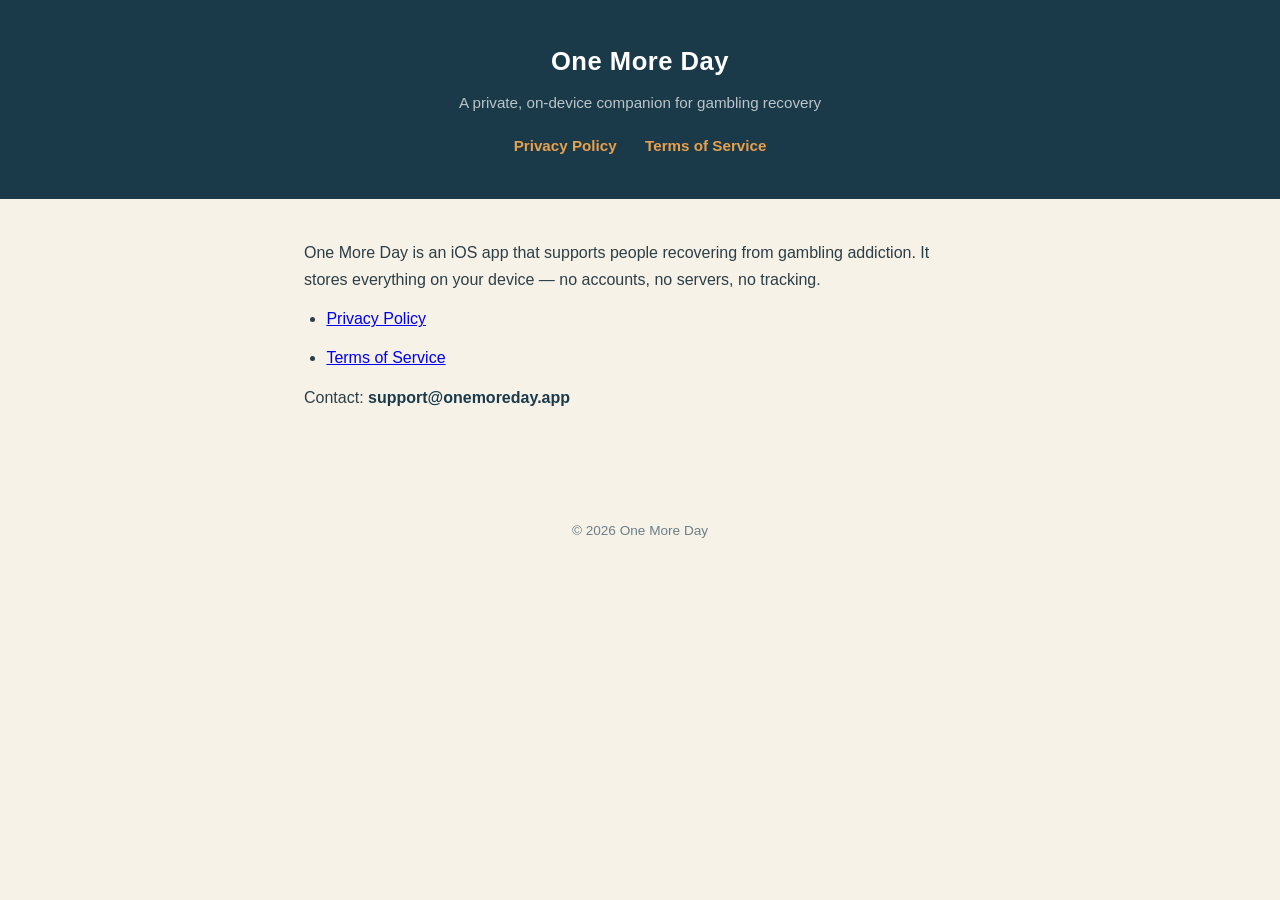
==== index.html @ 8e11aac3 "Add files via upload" ====
<!DOCTYPE html>
<html lang="en">
<head>
<meta charset="utf-8">
<meta name="viewport" content="width=device-width, initial-scale=1">
<title>One More Day — Legal</title>
<link rel="stylesheet" href="style.css">
</head>
<body>
<header>
  <h1>One More Day</h1>
  <p>A private, on-device companion for gambling recovery</p>
  <nav>
    <a href="privacy.html">Privacy Policy</a>
    <a href="terms.html">Terms of Service</a>
  </nav>
</header>
<main>
  <p>One More Day is an iOS app that supports people recovering from gambling addiction. It stores everything on your device — no accounts, no servers, no tracking.</p>
  <ul>
    <li><a href="privacy.html">Privacy Policy</a></li>
    <li><a href="terms.html">Terms of Service</a></li>
  </ul>
  <p>Contact: <strong>support@onemoreday.app</strong></p>
</main>
<footer>© 2026 One More Day</footer>
</body>
</html>
---- style.css ----
:root {
  --teal: #1a3a4a;
  --teal-soft: #2a5568;
  --amber: #e8a04c;
  --cream: #f7f2e8;
  --text: #2c3e46;
  --muted: #6b7f88;
}
* { box-sizing: border-box; margin: 0; padding: 0; }
body {
  font-family: -apple-system, BlinkMacSystemFont, "Segoe UI", Roboto, Helvetica, Arial, sans-serif;
  color: var(--text);
  background: var(--cream);
  line-height: 1.7;
}
header {
  background: var(--teal);
  color: #fff;
  padding: 2.5rem 1.5rem;
  text-align: center;
}
header h1 { font-size: 1.6rem; font-weight: 800; letter-spacing: 0.5px; }
header p { color: rgba(255,255,255,0.7); margin-top: 0.4rem; font-size: 0.95rem; }
nav { margin-top: 1rem; }
nav a {
  color: var(--amber);
  text-decoration: none;
  font-weight: 600;
  margin: 0 0.75rem;
  font-size: 0.95rem;
}
nav a:hover { text-decoration: underline; }
main {
  max-width: 720px;
  margin: 0 auto;
  padding: 2.5rem 1.5rem 4rem;
}
main h2 { color: var(--teal); font-size: 1.25rem; margin: 2rem 0 0.75rem; }
main p, main li { margin-bottom: 0.75rem; }
main ul { padding-left: 1.4rem; }
main table { border-collapse: collapse; width: 100%; margin: 1rem 0; font-size: 0.95rem; }
main th, main td { border: 1px solid #d8d0c0; padding: 0.6rem 0.8rem; text-align: left; vertical-align: top; }
main th { background: #efe8d8; color: var(--teal); }
.updated { color: var(--muted); font-size: 0.9rem; margin-bottom: 1.5rem; }
.note {
  background: #efe8d8;
  border-left: 4px solid var(--amber);
  padding: 1rem 1.2rem;
  border-radius: 6px;
  margin: 1.5rem 0;
  font-size: 0.95rem;
}
footer {
  text-align: center;
  color: var(--muted);
  font-size: 0.85rem;
  padding: 2rem 1.5rem 3rem;
}
footer a { color: var(--teal-soft); }
strong { color: var(--teal); }
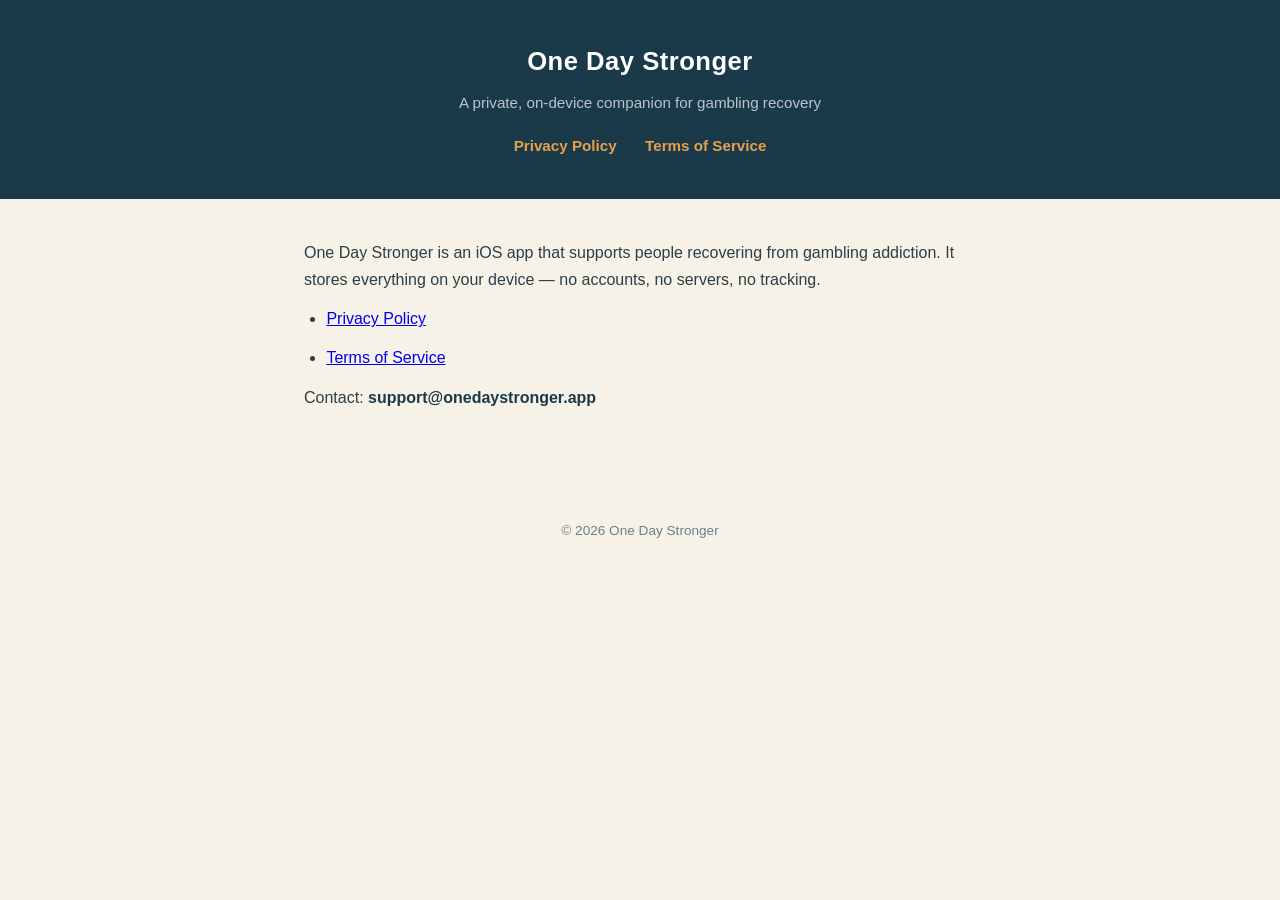
==== commit f12e3f4a: "Update index.html" ====
--- a/index.html
+++ b/index.html
@@ -3,12 +3,12 @@
 <head>
 <meta charset="utf-8">
 <meta name="viewport" content="width=device-width, initial-scale=1">
-<title>One More Day — Legal</title>
+<title>One Day Stronger — Legal</title>
 <link rel="stylesheet" href="style.css">
 </head>
 <body>
 <header>
-  <h1>One More Day</h1>
+  <h1>One Day Stronger</h1>
   <p>A private, on-device companion for gambling recovery</p>
   <nav>
     <a href="privacy.html">Privacy Policy</a>
@@ -16,13 +16,13 @@
   </nav>
 </header>
 <main>
-  <p>One More Day is an iOS app that supports people recovering from gambling addiction. It stores everything on your device — no accounts, no servers, no tracking.</p>
+  <p>One Day Stronger is an iOS app that supports people recovering from gambling addiction. It stores everything on your device — no accounts, no servers, no tracking.</p>
   <ul>
     <li><a href="privacy.html">Privacy Policy</a></li>
     <li><a href="terms.html">Terms of Service</a></li>
   </ul>
-  <p>Contact: <strong>support@onemoreday.app</strong></p>
+  <p>Contact: <strong>support@onedaystronger.app</strong></p>
 </main>
-<footer>© 2026 One More Day</footer>
+<footer>© 2026 One Day Stronger</footer>
 </body>
 </html>
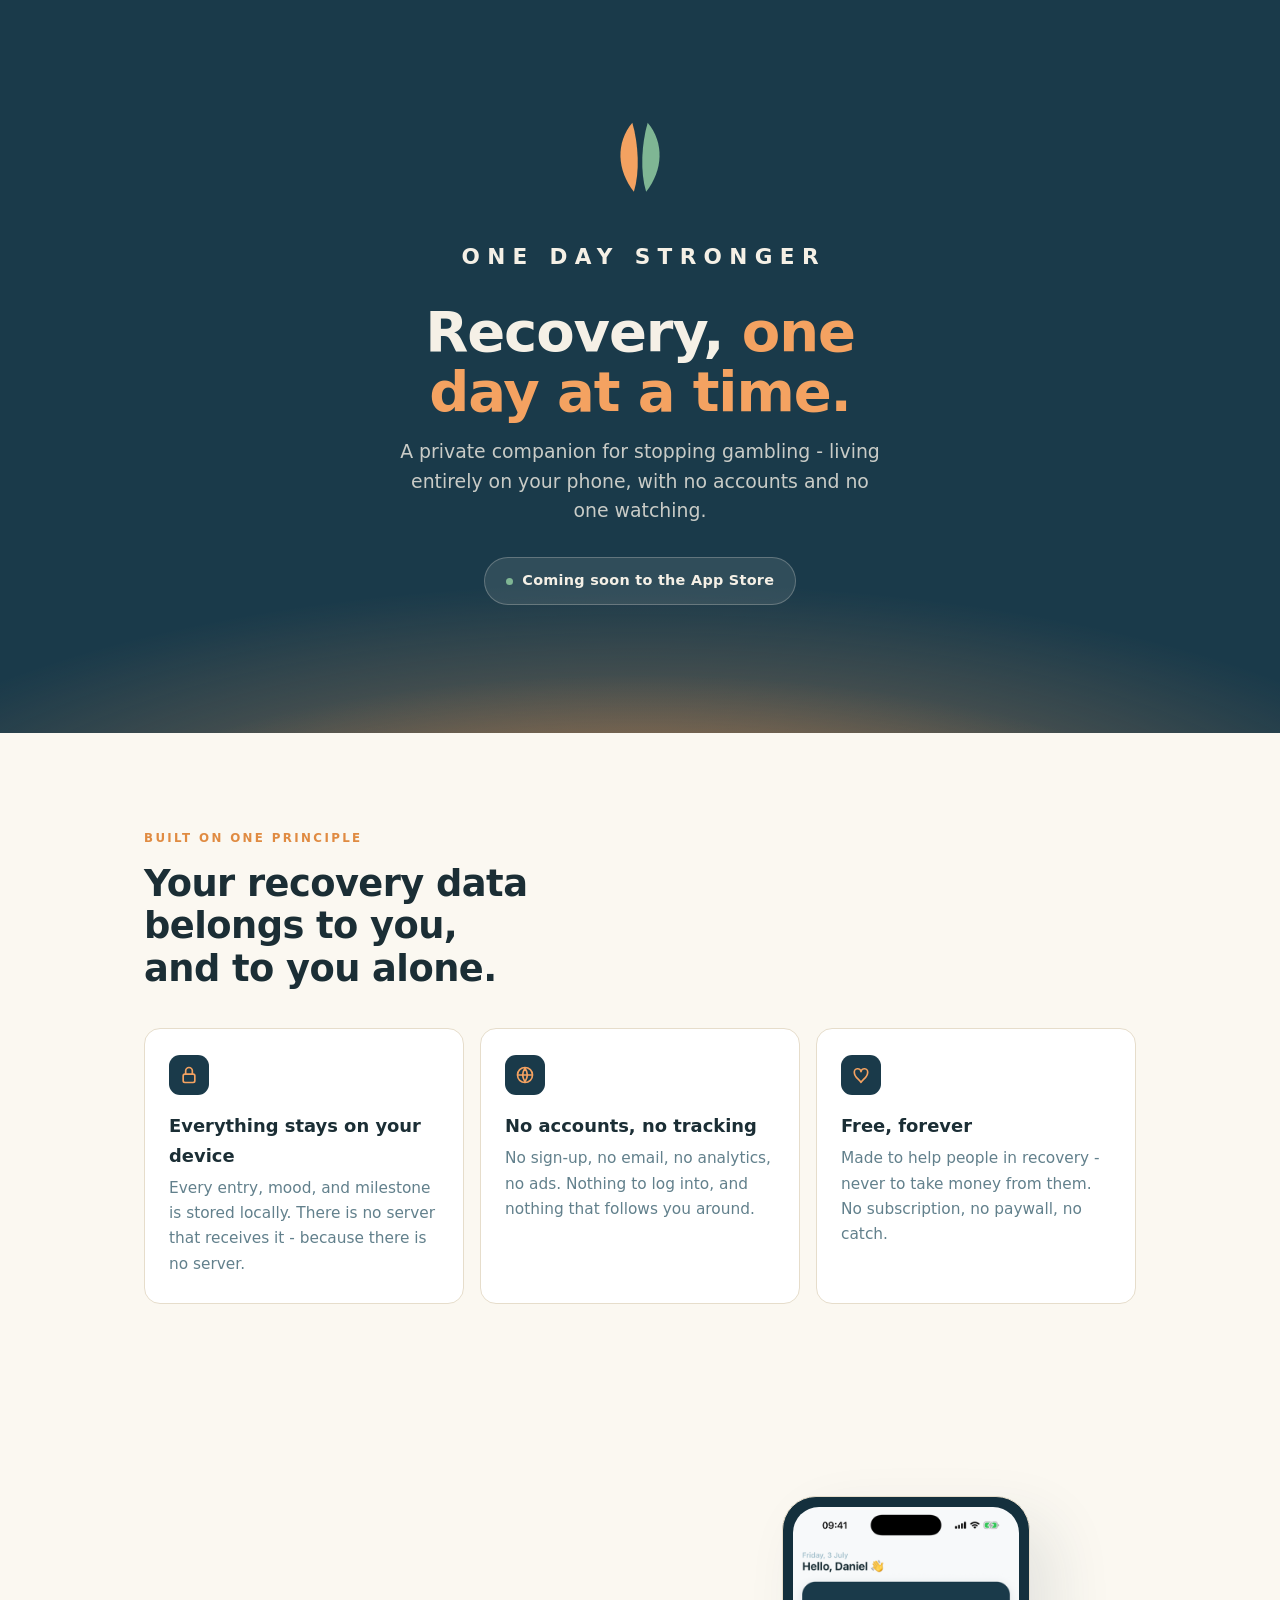
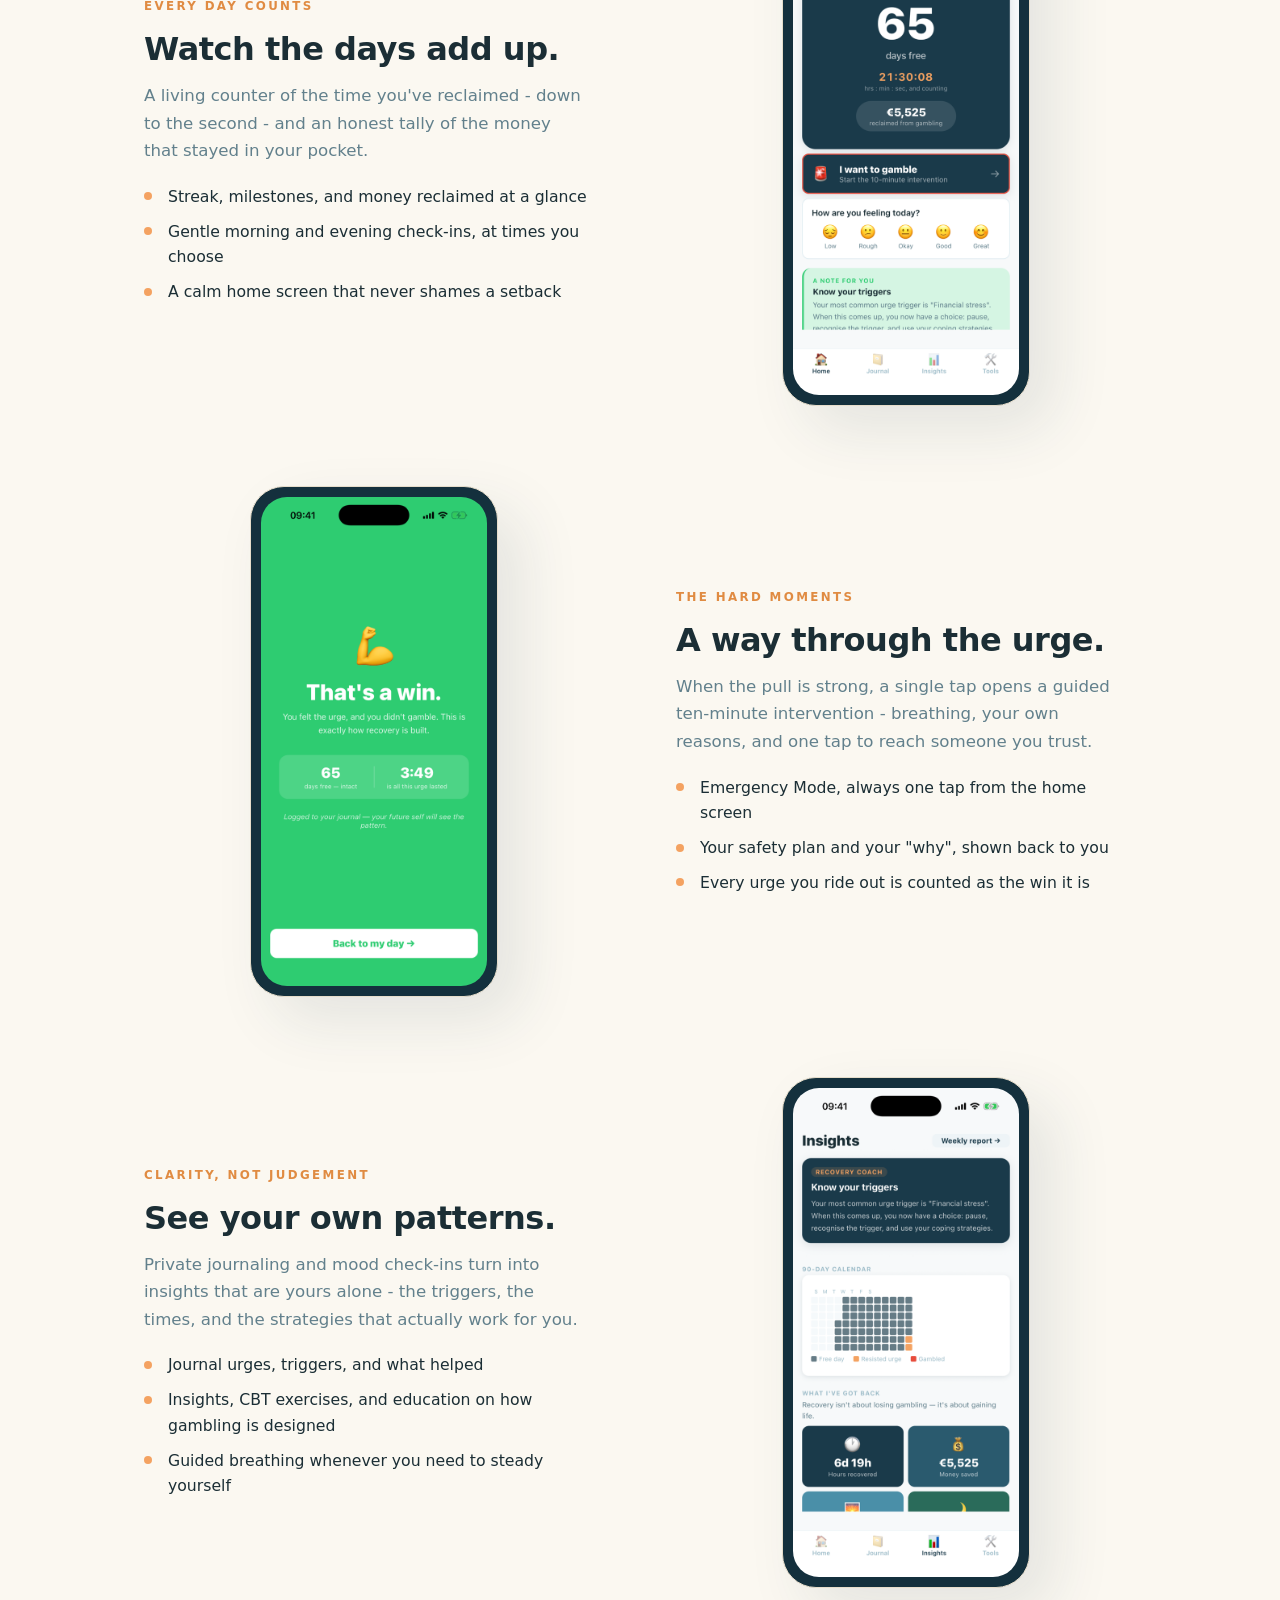
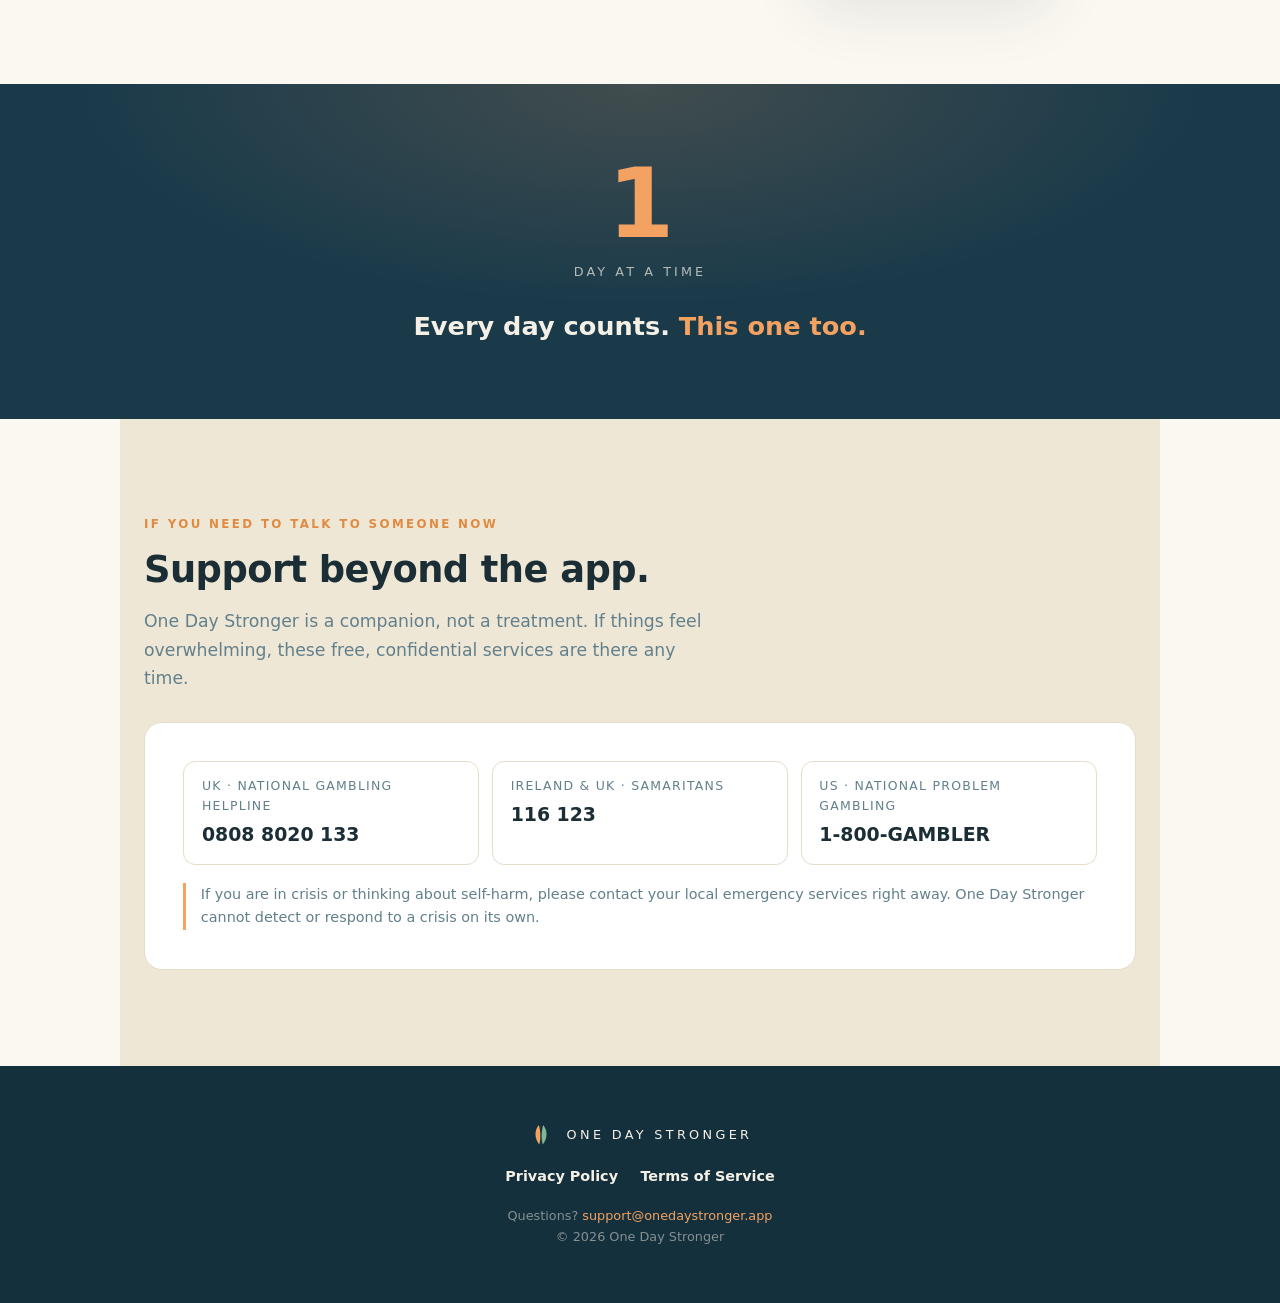
==== commit c5a621dc: "Redesign site: brand landing page + refreshed identity - New landing page: hero with reduced leaf ma" ====
--- a/index.html
+++ b/index.html
@@ -3,26 +3,139 @@
 <head>
 <meta charset="utf-8">
 <meta name="viewport" content="width=device-width, initial-scale=1">
-<title>One Day Stronger — Legal</title>
+<title>One Day Stronger - a private companion for gambling recovery</title>
+<meta name="description" content="A private, on-device iOS app for recovery from gambling. No accounts, no tracking, free forever. Everything stays on your phone.">
 <link rel="stylesheet" href="style.css">
 </head>
-<body>
-<header>
-  <h1>One Day Stronger</h1>
-  <p>A private, on-device companion for gambling recovery</p>
+<body class="landing">
+
+<!-- HERO -->
+<header class="hero">
+  <svg class="mark" width="92" height="92" viewBox="0 0 120 120" aria-hidden="true">
+    <path d="M52 104 C 30 76, 28 40, 50 14 C 58 42, 60 78, 52 104 Z" fill="#F4A261"/>
+    <path d="M68 104 C 60 78, 62 42, 70 14 C 92 40, 90 76, 68 104 Z" fill="#7FB694"/>
+  </svg>
+  <div class="wm">One Day Stronger</div>
+  <h1>Recovery, <em>one day at a time.</em></h1>
+  <p class="sub">A private companion for stopping gambling - living entirely on your phone, with no accounts and no one watching.</p>
+  <!-- Replace with the App Store badge/link once the app is live -->
+  <span class="cta"><span class="dot"></span>Coming soon to the App&nbsp;Store</span>
+</header>
+
+<!-- PROMISE -->
+<section class="section">
+  <div class="eyebrow">Built on one principle</div>
+  <h2>Your recovery data belongs to you, and to you alone.</h2>
+  <div class="promise">
+    <div class="pcard">
+      <div class="ic">
+        <svg width="20" height="20" viewBox="0 0 24 24" fill="none" stroke="#F4A261" stroke-width="2" stroke-linecap="round" stroke-linejoin="round"><rect x="5" y="11" width="14" height="10" rx="2"/><path d="M8 11V7a4 4 0 0 1 8 0v4"/></svg>
+      </div>
+      <h3>Everything stays on your device</h3>
+      <p>Every entry, mood, and milestone is stored locally. There is no server that receives it - because there is no server.</p>
+    </div>
+    <div class="pcard">
+      <div class="ic">
+        <svg width="20" height="20" viewBox="0 0 24 24" fill="none" stroke="#F4A261" stroke-width="2" stroke-linecap="round" stroke-linejoin="round"><circle cx="12" cy="12" r="9"/><path d="M4 12h16M12 4a14 14 0 0 1 0 16M12 4a14 14 0 0 0 0 16"/></svg>
+      </div>
+      <h3>No accounts, no tracking</h3>
+      <p>No sign-up, no email, no analytics, no ads. Nothing to log into, and nothing that follows you around.</p>
+    </div>
+    <div class="pcard">
+      <div class="ic">
+        <svg width="20" height="20" viewBox="0 0 24 24" fill="none" stroke="#F4A261" stroke-width="2" stroke-linecap="round" stroke-linejoin="round"><path d="M12 21C10 17 4 15 4 9a4 4 0 0 1 8-1 4 4 0 0 1 8 1c0 6-6 8-8 12Z"/></svg>
+      </div>
+      <h3>Free, forever</h3>
+      <p>Made to help people in recovery - never to take money from them. No subscription, no paywall, no catch.</p>
+    </div>
+  </div>
+</section>
+
+<!-- FEATURES -->
+<section class="section">
+  <div class="feature">
+    <div class="fcopy">
+      <div class="eyebrow">Every day counts</div>
+      <h2>Watch the days add up.</h2>
+      <p>A living counter of the time you've reclaimed - down to the second - and an honest tally of the money that stayed in your pocket.</p>
+      <ul>
+        <li>Streak, milestones, and money reclaimed at a glance</li>
+        <li>Gentle morning and evening check-ins, at times you choose</li>
+        <li>A calm home screen that never shames a setback</li>
+      </ul>
+    </div>
+    <div class="fshot"><div class="phone"><img src="img/01_01_home_dashboard.png" alt="One Day Stronger home screen showing days free and money reclaimed" loading="lazy"></div></div>
+  </div>
+
+  <div class="feature flip">
+    <div class="fcopy">
+      <div class="eyebrow">The hard moments</div>
+      <h2>A way through the urge.</h2>
+      <p>When the pull is strong, a single tap opens a guided ten-minute intervention - breathing, your own reasons, and one tap to reach someone you trust.</p>
+      <ul>
+        <li>Emergency Mode, always one tap from the home screen</li>
+        <li>Your safety plan and your "why", shown back to you</li>
+        <li>Every urge you ride out is counted as the win it is</li>
+      </ul>
+    </div>
+    <div class="fshot"><div class="phone"><img src="img/02_04_thats_a_win.png" alt="A screen celebrating an urge resisted as a win" loading="lazy"></div></div>
+  </div>
+
+  <div class="feature">
+    <div class="fcopy">
+      <div class="eyebrow">Clarity, not judgement</div>
+      <h2>See your own patterns.</h2>
+      <p>Private journaling and mood check-ins turn into insights that are yours alone - the triggers, the times, and the strategies that actually work for you.</p>
+      <ul>
+        <li>Journal urges, triggers, and what helped</li>
+        <li>Insights, CBT exercises, and education on how gambling is designed</li>
+        <li>Guided breathing whenever you need to steady yourself</li>
+      </ul>
+    </div>
+    <div class="fshot"><div class="phone"><img src="img/05_05_insights.png" alt="An insights screen showing recovery patterns" loading="lazy"></div></div>
+  </div>
+</section>
+
+<!-- COUNTER MOTIF -->
+<section class="counter">
+  <div class="inner">
+    <div class="big">1</div>
+    <div class="lbl">Day at a time</div>
+    <p class="say">Every day counts. <em>This one too.</em></p>
+  </div>
+</section>
+
+<!-- SUPPORT -->
+<section class="section support">
+  <div class="eyebrow">If you need to talk to someone now</div>
+  <h2>Support beyond the app.</h2>
+  <p class="lede">One Day Stronger is a companion, not a treatment. If things feel overwhelming, these free, confidential services are there any time.</p>
+  <div class="support-card">
+    <div class="help-row">
+      <div class="help"><div class="name">UK · National Gambling Helpline</div><div class="num">0808 8020 133</div></div>
+      <div class="help"><div class="name">Ireland &amp; UK · Samaritans</div><div class="num">116 123</div></div>
+      <div class="help"><div class="name">US · National Problem Gambling</div><div class="num">1-800-GAMBLER</div></div>
+    </div>
+    <p class="disclaimer">If you are in crisis or thinking about self-harm, please contact your local emergency services right away. One Day Stronger cannot detect or respond to a crisis on its own.</p>
+  </div>
+</section>
+
+<!-- FOOTER -->
+<footer class="site-footer">
+  <div class="fmark">
+    <svg class="mark" width="26" height="26" viewBox="0 0 120 120" aria-hidden="true">
+      <path d="M52 104 C 30 76, 28 40, 50 14 C 58 42, 60 78, 52 104 Z" fill="#F4A261"/>
+      <path d="M68 104 C 60 78, 62 42, 70 14 C 92 40, 90 76, 68 104 Z" fill="#7FB694"/>
+    </svg>
+    <span class="fwm">One Day Stronger</span>
+  </div>
   <nav>
     <a href="privacy.html">Privacy Policy</a>
     <a href="terms.html">Terms of Service</a>
   </nav>
-</header>
-<main>
-  <p>One Day Stronger is an iOS app that supports people recovering from gambling addiction. It stores everything on your device — no accounts, no servers, no tracking.</p>
-  <ul>
-    <li><a href="privacy.html">Privacy Policy</a></li>
-    <li><a href="terms.html">Terms of Service</a></li>
-  </ul>
-  <p>Contact: <strong>support@onedaystronger.app</strong></p>
-</main>
-<footer>© 2026 One Day Stronger</footer>
+  <p class="fine">Questions? <a class="mail" href="mailto:support@onedaystronger.app">support@onedaystronger.app</a></p>
+  <p class="fine">© 2026 One Day Stronger</p>
+</footer>
+
 </body>
 </html>
--- a/style.css
+++ b/style.css
@@ -1,60 +1,246 @@
+/* One Day Stronger — brand site
+   Palette + type mirror the app identity. No external fonts or assets:
+   the app promises nothing leaves your device, so the site phones nobody home. */
+
 :root {
-  --teal: #1a3a4a;
-  --teal-soft: #2a5568;
-  --amber: #e8a04c;
-  --cream: #f7f2e8;
-  --text: #2c3e46;
-  --muted: #6b7f88;
-}
+  --teal:      #1a3a4a;
+  --teal-2:    #2a5a6e;
+  --teal-ink:  #14303d;
+  --dawn:      #f4a261;
+  --dawn-deep: #e08b42;
+  --sage:      #7fb694;
+  --sage-deep: #4e9b6f;
+  --brick:     #c75146;
+  --cream:     #f5f0e6;   /* light foreground on teal — never flips */
+  --surface-warm: #efe7d6;/* warm panel bg — flips in dark */
+  --paper:     #fbf8f1;
+  --card:      #ffffff;
+  --ink:       #1b2e35;
+  --muted:     #62808c;
+  --line:      #e6ddcb;
+  --canvas:    var(--paper);
+  --shadow:    24px 24px 60px rgba(26,58,74,.10);
+
+  --display: "Avenir Next","Avenir","Segoe UI",system-ui,-apple-system,sans-serif;
+  --body: system-ui,-apple-system,"Segoe UI",Roboto,Helvetica,Arial,sans-serif;
+}
+
+@media (prefers-color-scheme: dark) {
+  :root {
+    --teal:      #0f2029;
+    --teal-2:    #1c3d4b;
+    --teal-ink:  #0b1a22;
+    --surface-warm: #13252f;
+    --paper:     #0b141a;
+    --card:      #12242d;
+    --ink:       #e8f1f4;
+    --muted:     #7d9aa6;
+    --line:      #1f3a46;
+    --canvas:    #0b141a;
+    --shadow:    24px 24px 60px rgba(0,0,0,.35);
+  }
+}
+
 * { box-sizing: border-box; margin: 0; padding: 0; }
+
+html { scroll-behavior: smooth; }
+@media (prefers-reduced-motion: reduce) { html { scroll-behavior: auto; } }
+
 body {
-  font-family: -apple-system, BlinkMacSystemFont, "Segoe UI", Roboto, Helvetica, Arial, sans-serif;
-  color: var(--text);
-  background: var(--cream);
-  line-height: 1.7;
-}
-header {
+  font-family: var(--body);
+  color: var(--ink);
+  background: var(--canvas);
+  line-height: 1.65;
+  -webkit-font-smoothing: antialiased;
+}
+
+.mark { display: block; flex: none; }
+
+/* ---- shared brand bar (legal pages) ---- */
+.brandbar {
   background: var(--teal);
   color: #fff;
-  padding: 2.5rem 1.5rem;
+  padding: 1.4rem 1.5rem;
+  display: flex;
+  align-items: center;
+  justify-content: center;
+  gap: .7rem;
+}
+.brandbar a.home { display: flex; align-items: center; gap: .7rem; text-decoration: none; color: #fff; }
+.brandbar .wm {
+  font-family: var(--display);
+  font-weight: 600;
+  text-transform: uppercase;
+  letter-spacing: .26em;
+  font-size: .92rem;
+  text-indent: .26em;
+  color: var(--cream);
+}
+.brandbar nav { margin-left: auto; display: flex; gap: 1.3rem; }
+.brandbar nav a {
+  color: rgba(245,240,230,.75); text-decoration: none; font-size: .82rem;
+  font-weight: 600; letter-spacing: .02em;
+}
+.brandbar nav a:hover { color: var(--dawn); }
+@media (max-width: 620px) {
+  .brandbar { flex-wrap: wrap; gap: .8rem; }
+  .brandbar nav { margin-left: 0; width: 100%; justify-content: center; }
+}
+
+/* =================== LANDING =================== */
+
+/* hero */
+.hero {
+  position: relative;
+  background: var(--teal);
+  color: var(--cream);
   text-align: center;
-}
-header h1 { font-size: 1.6rem; font-weight: 800; letter-spacing: 0.5px; }
-header p { color: rgba(255,255,255,0.7); margin-top: 0.4rem; font-size: 0.95rem; }
-nav { margin-top: 1rem; }
-nav a {
-  color: var(--amber);
-  text-decoration: none;
-  font-weight: 600;
-  margin: 0 0.75rem;
-  font-size: 0.95rem;
-}
-nav a:hover { text-decoration: underline; }
-main {
-  max-width: 720px;
-  margin: 0 auto;
-  padding: 2.5rem 1.5rem 4rem;
-}
-main h2 { color: var(--teal); font-size: 1.25rem; margin: 2rem 0 0.75rem; }
-main p, main li { margin-bottom: 0.75rem; }
-main ul { padding-left: 1.4rem; }
-main table { border-collapse: collapse; width: 100%; margin: 1rem 0; font-size: 0.95rem; }
-main th, main td { border: 1px solid #d8d0c0; padding: 0.6rem 0.8rem; text-align: left; vertical-align: top; }
-main th { background: #efe8d8; color: var(--teal); }
-.updated { color: var(--muted); font-size: 0.9rem; margin-bottom: 1.5rem; }
-.note {
-  background: #efe8d8;
-  border-left: 4px solid var(--amber);
-  padding: 1rem 1.2rem;
-  border-radius: 6px;
-  margin: 1.5rem 0;
-  font-size: 0.95rem;
-}
-footer {
-  text-align: center;
-  color: var(--muted);
-  font-size: 0.85rem;
-  padding: 2rem 1.5rem 3rem;
-}
-footer a { color: var(--teal-soft); }
-strong { color: var(--teal); }
+  padding: clamp(4rem,10vw,7rem) 1.5rem clamp(4.5rem,11vw,8rem);
+  overflow: hidden;
+  isolation: isolate;
+}
+.hero::before { /* dawn glow at the horizon */
+  content: ""; position: absolute; inset: 0; z-index: -1;
+  background:
+    radial-gradient(120% 70% at 50% 118%, rgba(244,162,97,.55) 0%, rgba(244,162,97,0) 55%),
+    radial-gradient(90% 60% at 50% 128%, rgba(224,139,66,.8) 0%, rgba(224,139,66,0) 60%);
+}
+.hero .mark { margin: 0 auto clamp(1.5rem,3vw,2.2rem); }
+.hero .wm {
+  font-family: var(--display);
+  font-weight: 600; text-transform: uppercase;
+  letter-spacing: .34em; text-indent: .34em;
+  font-size: clamp(1rem,3.4vw,1.35rem);
+  color: var(--cream); margin-bottom: 1.7rem;
+}
+.hero h1 {
+  font-family: var(--display);
+  font-weight: 600; letter-spacing: -.02em; text-wrap: balance;
+  font-size: clamp(2.1rem,6vw,3.5rem); line-height: 1.08;
+  max-width: 16ch; margin: 0 auto .9rem;
+}
+.hero h1 em { font-style: normal; color: var(--dawn); }
+.hero p.sub {
+  color: rgba(245,240,230,.8); font-size: clamp(1rem,2.4vw,1.18rem);
+  max-width: 40ch; margin: 0 auto 2rem; line-height: 1.55;
+}
+.cta {
+  display: inline-flex; align-items: center; gap: .6rem;
+  background: rgba(245,240,230,.1); border: 1px solid rgba(245,240,230,.25);
+  color: var(--cream); padding: .7rem 1.3rem; border-radius: 999px;
+  font-size: .9rem; font-weight: 600; letter-spacing: .02em;
+}
+.cta .dot { width: 7px; height: 7px; border-radius: 50%; background: var(--sage); flex: none; }
+
+/* section scaffolding */
+.section { max-width: 1040px; margin: 0 auto; padding: clamp(3.5rem,8vw,6rem) 1.5rem; }
+.eyebrow {
+  font-family: var(--display); text-transform: uppercase; letter-spacing: .2em;
+  font-size: .74rem; font-weight: 700; color: var(--dawn-deep); margin-bottom: .9rem;
+}
+@media (prefers-color-scheme: dark) { .eyebrow { color: var(--dawn); } }
+.section h2 {
+  font-family: var(--display); font-weight: 600; letter-spacing: -.015em;
+  font-size: clamp(1.6rem,4vw,2.3rem); color: var(--ink); line-height: 1.15;
+  text-wrap: balance; max-width: 20ch;
+}
+.section > .lede { color: var(--muted); font-size: 1.08rem; max-width: 52ch; margin-top: 1rem; }
+
+/* promise trio */
+.promise { display: grid; grid-template-columns: repeat(3,1fr); gap: 1rem; margin-top: 2.4rem; }
+@media (max-width: 760px) { .promise { grid-template-columns: 1fr; } }
+.pcard {
+  background: var(--card); border: 1px solid var(--line); border-radius: 16px;
+  padding: 1.6rem 1.5rem;
+}
+.pcard .ic {
+  width: 40px; height: 40px; border-radius: 11px; display: grid; place-items: center;
+  background: var(--teal); margin-bottom: 1rem;
+}
+.pcard h3 { font-family: var(--display); font-size: 1.12rem; font-weight: 600; color: var(--ink); margin-bottom: .35rem; }
+.pcard p { color: var(--muted); font-size: .96rem; }
+
+/* feature rows with screenshots */
+.feature { display: grid; grid-template-columns: 1fr 1fr; gap: clamp(2rem,6vw,4.5rem); align-items: center; }
+.feature + .feature { margin-top: clamp(3rem,7vw,5rem); }
+.feature.flip .fcopy { order: 2; }
+@media (max-width: 820px) {
+  .feature, .feature.flip { grid-template-columns: 1fr; }
+  .feature.flip .fcopy { order: 0; }
+  .fshot { order: -1; }
+}
+.fcopy h2 { font-family: var(--display); font-weight: 600; font-size: clamp(1.5rem,3.6vw,2rem); letter-spacing: -.015em; color: var(--ink); line-height: 1.15; text-wrap: balance; }
+.fcopy p { color: var(--muted); font-size: 1.04rem; margin-top: .9rem; max-width: 42ch; }
+.fcopy ul { list-style: none; margin-top: 1.2rem; display: flex; flex-direction: column; gap: .55rem; }
+.fcopy li { position: relative; padding-left: 1.5rem; color: var(--ink); font-size: .98rem; }
+.fcopy li::before { content: ""; position: absolute; left: 0; top: .55em; width: 8px; height: 8px; border-radius: 50%; background: var(--dawn); }
+
+.fshot { display: flex; justify-content: center; }
+.phone {
+  width: 248px; max-width: 72vw; border-radius: 34px; padding: 10px;
+  background: var(--teal-ink); border: 1px solid var(--line);
+  box-shadow: var(--shadow);
+}
+.phone img { width: 100%; display: block; border-radius: 26px; }
+
+/* counter motif band */
+.counter {
+  background: var(--teal); color: var(--cream); text-align: center;
+  padding: clamp(3rem,7vw,4.5rem) 1.5rem; position: relative; overflow: hidden;
+}
+.counter::before {
+  content: ""; position: absolute; inset: 0; z-index: 0;
+  background: radial-gradient(80% 120% at 50% 0%, rgba(244,162,97,.18) 0%, rgba(244,162,97,0) 55%);
+}
+.counter .inner { position: relative; z-index: 1; }
+.counter .big {
+  font-family: var(--display); font-weight: 700; font-size: clamp(3.5rem,12vw,6rem);
+  color: var(--dawn); line-height: 1; font-variant-numeric: tabular-nums; letter-spacing: -.02em;
+}
+.counter .lbl { text-transform: uppercase; letter-spacing: .24em; font-size: .8rem; color: rgba(245,240,230,.7); margin-top: .6rem; }
+.counter .say { font-family: var(--display); font-size: clamp(1.2rem,3vw,1.6rem); font-weight: 600; margin-top: 1.4rem; }
+.counter .say em { font-style: normal; color: var(--dawn); }
+
+/* support / crisis */
+.support { background: var(--surface-warm); }
+.support-card {
+  background: var(--card); border: 1px solid var(--line); border-radius: 18px;
+  padding: clamp(1.6rem,4vw,2.4rem); margin-top: 1.8rem; display: grid; gap: 1.1rem;
+}
+.help-row { display: flex; flex-wrap: wrap; gap: .8rem; }
+.help {
+  border: 1px solid var(--line); border-radius: 12px; padding: .85rem 1.1rem; flex: 1 1 200px;
+}
+.help .name { font-size: .78rem; text-transform: uppercase; letter-spacing: .1em; color: var(--muted); }
+.help .num { font-family: var(--display); font-weight: 600; font-size: 1.18rem; color: var(--ink); margin-top: .15rem; font-variant-numeric: tabular-nums; }
+.support .disclaimer { color: var(--muted); font-size: .9rem; border-left: 3px solid var(--dawn); padding-left: .9rem; }
+
+/* footer */
+.site-footer {
+  background: var(--teal-ink); color: rgba(245,240,230,.7);
+  padding: clamp(2.5rem,6vw,3.5rem) 1.5rem; text-align: center;
+}
+.site-footer .fmark { display: flex; align-items: center; justify-content: center; gap: .6rem; margin-bottom: 1.1rem; }
+.site-footer .fwm { font-family: var(--display); text-transform: uppercase; letter-spacing: .26em; font-size: .8rem; color: var(--cream); text-indent: .26em; }
+.site-footer nav { display: flex; gap: 1.4rem; justify-content: center; flex-wrap: wrap; margin-bottom: 1rem; }
+.site-footer nav a { color: var(--cream); text-decoration: none; font-size: .9rem; font-weight: 600; }
+.site-footer nav a:hover { color: var(--dawn); }
+.site-footer .fine { font-size: .8rem; color: rgba(245,240,230,.5); }
+.site-footer a.mail { color: var(--dawn); text-decoration: none; }
+
+/* =================== LEGAL CONTENT =================== */
+main.doc { max-width: 720px; margin: 0 auto; padding: clamp(2.5rem,6vw,3.5rem) 1.5rem 4rem; }
+main.doc h1.title { font-family: var(--display); font-weight: 700; font-size: 1.7rem; color: var(--ink); margin-bottom: .3rem; letter-spacing: -.01em; }
+main.doc h2 { font-family: var(--display); color: var(--teal-2); font-size: 1.2rem; font-weight: 600; margin: 2rem 0 .7rem; }
+@media (prefers-color-scheme: dark) { main.doc h2 { color: var(--sage); } }
+main.doc p, main.doc li { margin-bottom: .7rem; }
+main.doc ul { padding-left: 1.4rem; }
+main.doc table { border-collapse: collapse; width: 100%; margin: 1rem 0; font-size: .94rem; }
+main.doc th, main.doc td { border: 1px solid var(--line); padding: .6rem .8rem; text-align: left; vertical-align: top; }
+main.doc th { background: var(--surface-warm); color: var(--teal-2); }
+.updated { color: var(--muted); font-size: .9rem; margin-bottom: 1.4rem; }
+.note { background: var(--surface-warm); border-left: 4px solid var(--dawn); padding: 1rem 1.2rem; border-radius: 8px; margin: 1.6rem 0; font-size: .94rem; }
+main.doc strong { color: var(--ink); }
+@media (prefers-color-scheme: dark) { main.doc th { background: var(--teal-ink); } }
+
+:focus-visible { outline: 2px solid var(--dawn); outline-offset: 3px; border-radius: 4px; }
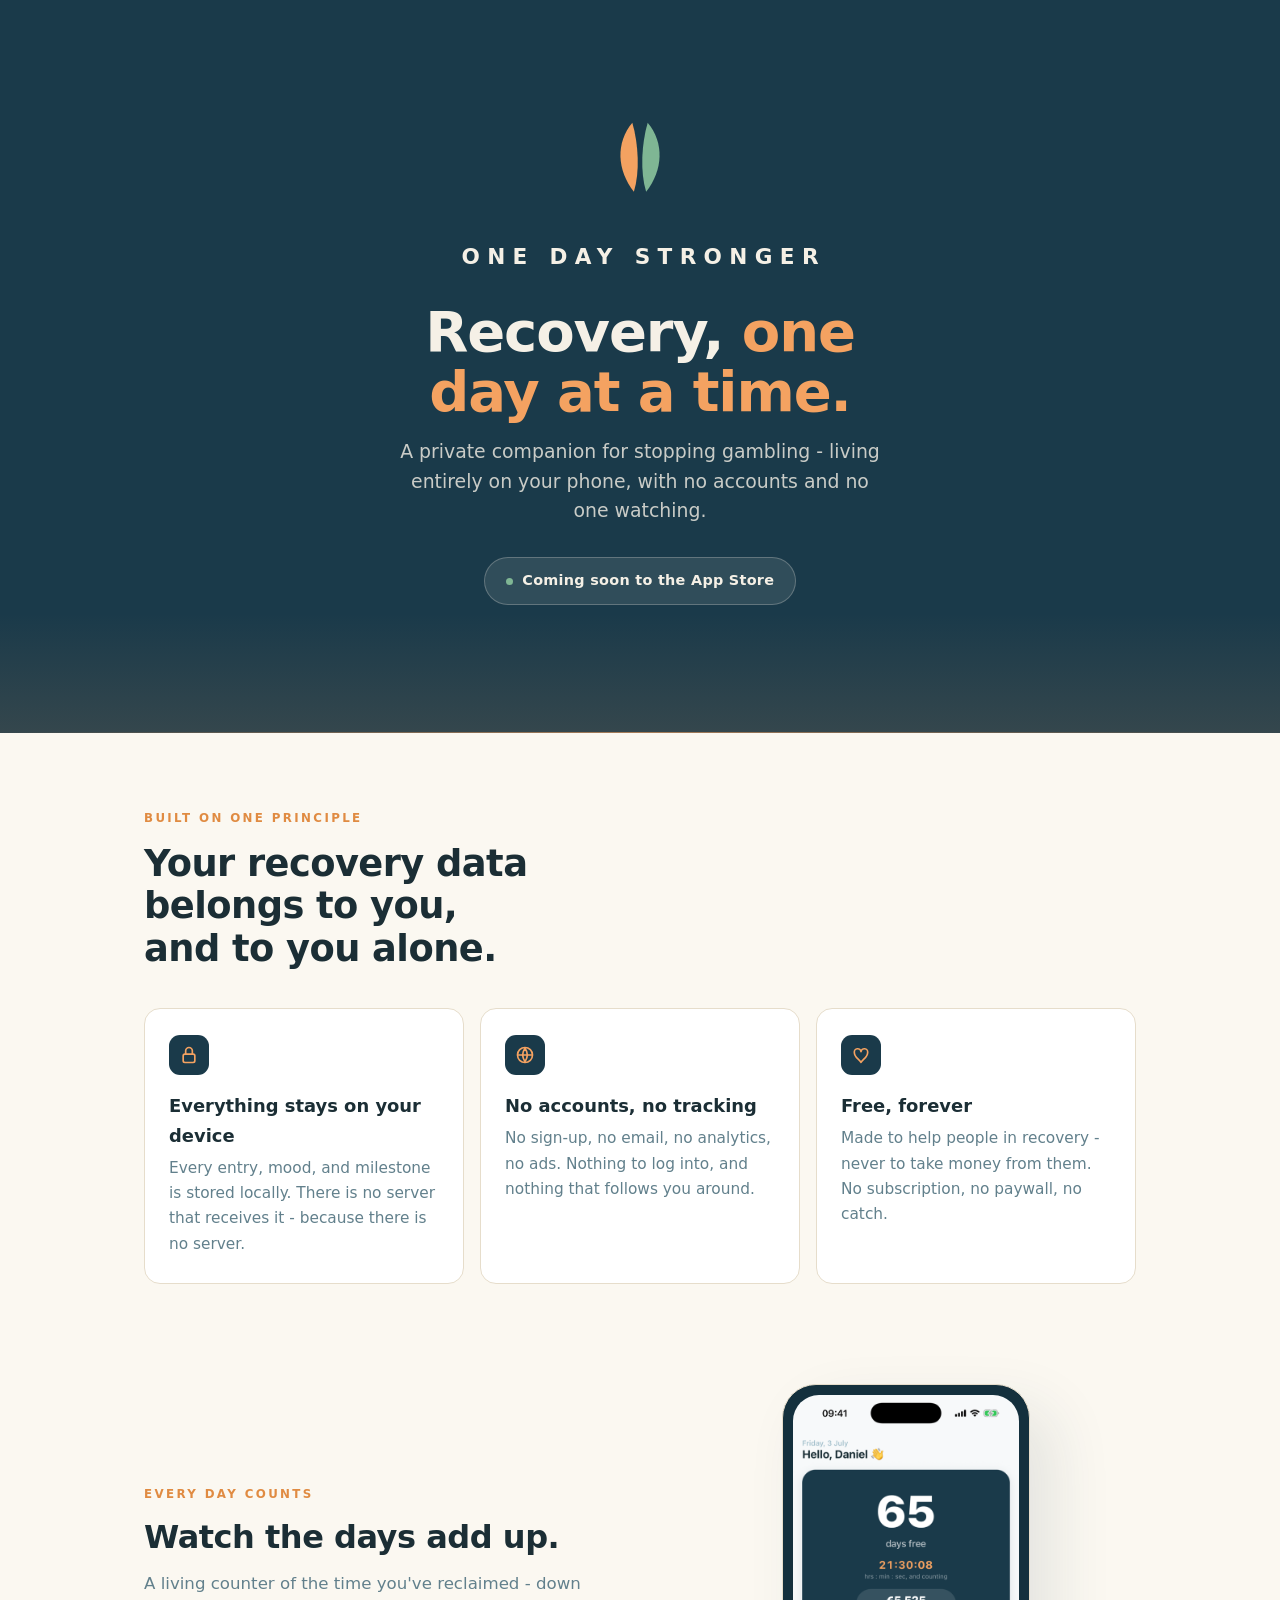
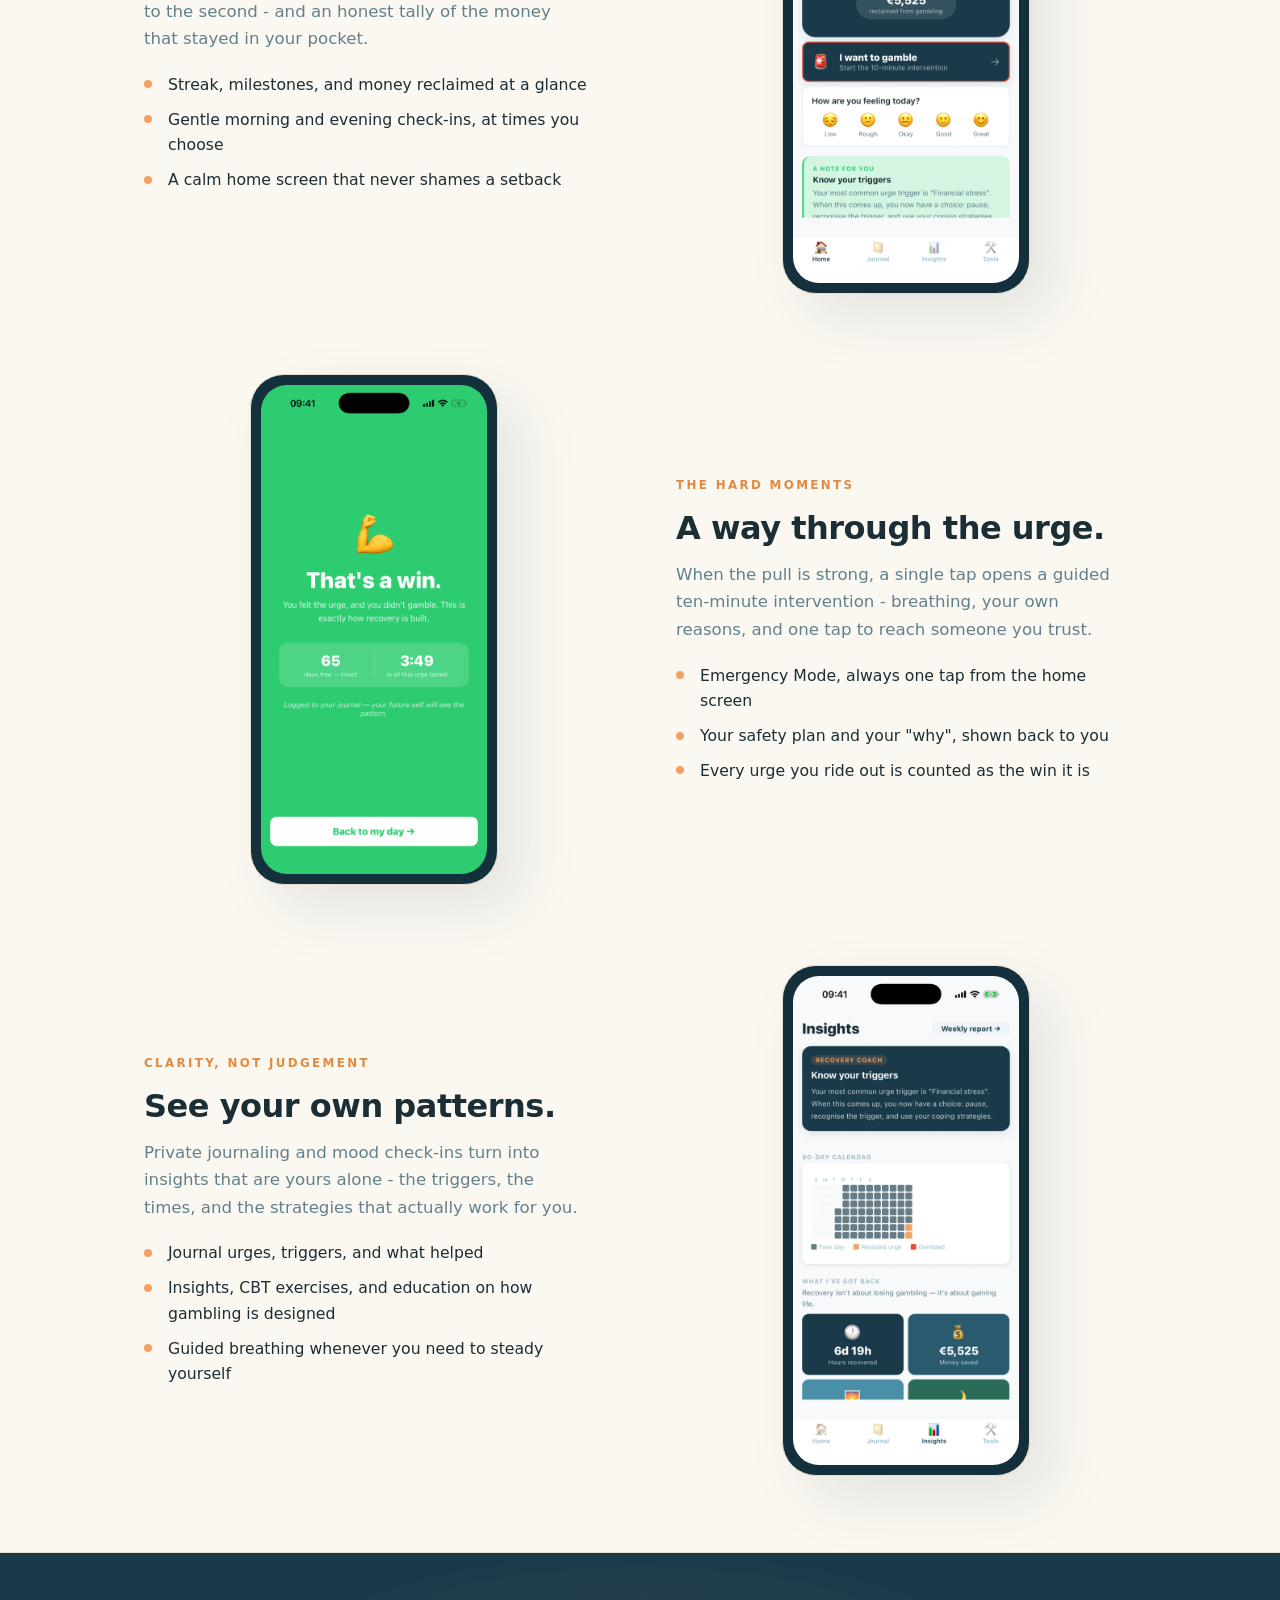
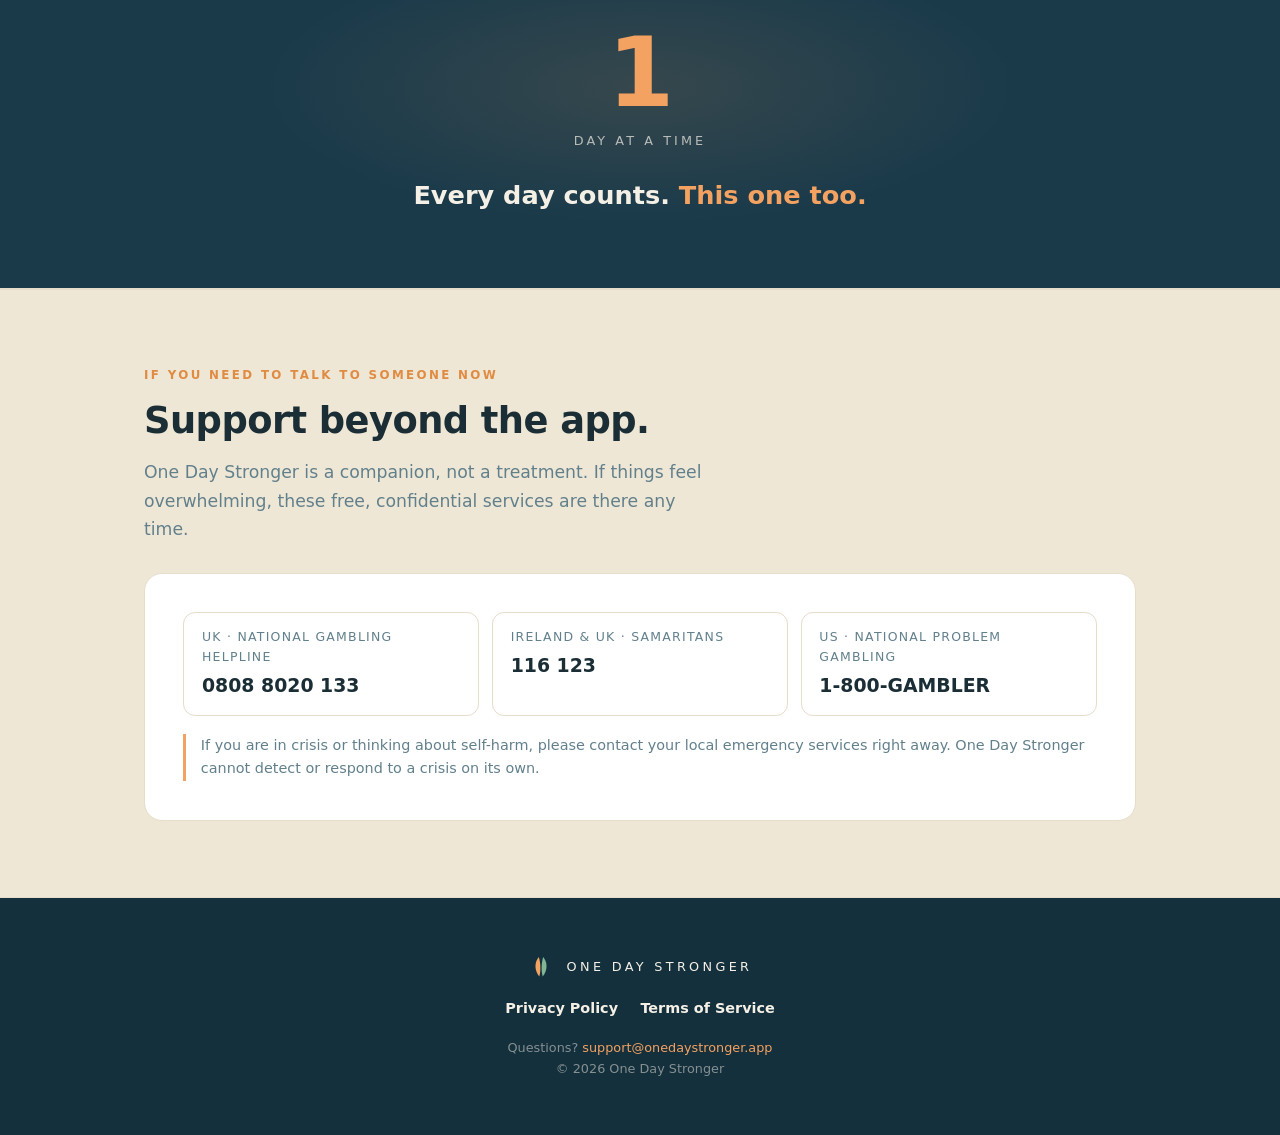
==== commit 6e4af9c4: "Fix design flaws: full-bleed support band, clean horizon, dark contrast - Support section background" ====
--- a/index.html
+++ b/index.html
@@ -52,7 +52,7 @@
 </section>
 
 <!-- FEATURES -->
-<section class="section">
+<section class="section features">
   <div class="feature">
     <div class="fcopy">
       <div class="eyebrow">Every day counts</div>
@@ -106,17 +106,19 @@
 </section>
 
 <!-- SUPPORT -->
-<section class="section support">
-  <div class="eyebrow">If you need to talk to someone now</div>
-  <h2>Support beyond the app.</h2>
-  <p class="lede">One Day Stronger is a companion, not a treatment. If things feel overwhelming, these free, confidential services are there any time.</p>
-  <div class="support-card">
-    <div class="help-row">
-      <div class="help"><div class="name">UK · National Gambling Helpline</div><div class="num">0808 8020 133</div></div>
-      <div class="help"><div class="name">Ireland &amp; UK · Samaritans</div><div class="num">116 123</div></div>
-      <div class="help"><div class="name">US · National Problem Gambling</div><div class="num">1-800-GAMBLER</div></div>
+<section class="band support">
+  <div class="section">
+    <div class="eyebrow">If you need to talk to someone now</div>
+    <h2>Support beyond the app.</h2>
+    <p class="lede">One Day Stronger is a companion, not a treatment. If things feel overwhelming, these free, confidential services are there any time.</p>
+    <div class="support-card">
+      <div class="help-row">
+        <div class="help"><div class="name">UK · National Gambling Helpline</div><div class="num">0808 8020 133</div></div>
+        <div class="help"><div class="name">Ireland &amp; UK · Samaritans</div><div class="num">116 123</div></div>
+        <div class="help"><div class="name">US · National Problem Gambling</div><div class="num">1-800-GAMBLER</div></div>
+      </div>
+      <p class="disclaimer">If you are in crisis or thinking about self-harm, please contact your local emergency services right away. One Day Stronger cannot detect or respond to a crisis on its own.</p>
     </div>
-    <p class="disclaimer">If you are in crisis or thinking about self-harm, please contact your local emergency services right away. One Day Stronger cannot detect or respond to a crisis on its own.</p>
   </div>
 </section>
 
--- a/style.css
+++ b/style.css
@@ -27,7 +27,7 @@
 
 @media (prefers-color-scheme: dark) {
   :root {
-    --teal:      #0f2029;
+    --teal:      #14303d; /* lifted above the canvas so bands read as bands */
     --teal-2:    #1c3d4b;
     --teal-ink:  #0b1a22;
     --surface-warm: #13252f;
@@ -99,11 +99,13 @@
   overflow: hidden;
   isolation: isolate;
 }
-.hero::before { /* dawn glow at the horizon */
-  content: ""; position: absolute; inset: 0; z-index: -1;
-  background:
-    radial-gradient(120% 70% at 50% 118%, rgba(244,162,97,.55) 0%, rgba(244,162,97,0) 55%),
-    radial-gradient(90% 60% at 50% 128%, rgba(224,139,66,.8) 0%, rgba(224,139,66,0) 60%);
+.hero::before { /* quiet dawn rise at the base — tight, not foggy */
+  content: ""; position: absolute; left: 0; right: 0; bottom: 0; height: 120px; z-index: -1;
+  background: linear-gradient(180deg, rgba(244,162,97,0) 0%, rgba(244,162,97,.12) 100%);
+}
+.hero::after { /* crisp horizon line */
+  content: ""; position: absolute; left: 0; right: 0; bottom: 0; height: 1px;
+  background: linear-gradient(90deg, rgba(244,162,97,0), rgba(244,162,97,.6) 50%, rgba(244,162,97,0));
 }
 .hero .mark { margin: 0 auto clamp(1.5rem,3vw,2.2rem); }
 .hero .wm {
@@ -133,7 +135,8 @@
 .cta .dot { width: 7px; height: 7px; border-radius: 50%; background: var(--sage); flex: none; }
 
 /* section scaffolding */
-.section { max-width: 1040px; margin: 0 auto; padding: clamp(3.5rem,8vw,6rem) 1.5rem; }
+.section { max-width: 1040px; margin: 0 auto; padding: clamp(3rem,6.5vw,4.75rem) 1.5rem; }
+.section.features { padding-top: clamp(.5rem,2vw,1.5rem); }
 .eyebrow {
   font-family: var(--display); text-transform: uppercase; letter-spacing: .2em;
   font-size: .74rem; font-weight: 700; color: var(--dawn-deep); margin-bottom: .9rem;
@@ -156,6 +159,9 @@
 .pcard .ic {
   width: 40px; height: 40px; border-radius: 11px; display: grid; place-items: center;
   background: var(--teal); margin-bottom: 1rem;
+}
+@media (prefers-color-scheme: dark) {
+  .pcard .ic { background: var(--teal-2); border: 1px solid var(--line); }
 }
 .pcard h3 { font-family: var(--display); font-size: 1.12rem; font-weight: 600; color: var(--ink); margin-bottom: .35rem; }
 .pcard p { color: var(--muted); font-size: .96rem; }
@@ -187,10 +193,11 @@
 .counter {
   background: var(--teal); color: var(--cream); text-align: center;
   padding: clamp(3rem,7vw,4.5rem) 1.5rem; position: relative; overflow: hidden;
+  border-top: 1px solid var(--line); border-bottom: 1px solid var(--line);
 }
 .counter::before {
   content: ""; position: absolute; inset: 0; z-index: 0;
-  background: radial-gradient(80% 120% at 50% 0%, rgba(244,162,97,.18) 0%, rgba(244,162,97,0) 55%);
+  background: radial-gradient(42% 58% at 50% 40%, rgba(244,162,97,.13) 0%, rgba(244,162,97,0) 70%);
 }
 .counter .inner { position: relative; z-index: 1; }
 .counter .big {
@@ -202,7 +209,12 @@
 .counter .say em { font-style: normal; color: var(--dawn); }
 
 /* support / crisis */
-.support { background: var(--surface-warm); }
+/* full-bleed band wrapper: background spans the viewport, content stays in .section */
+.band.support {
+  background: var(--surface-warm);
+  border-top: 1px solid var(--line);
+  border-bottom: 1px solid var(--line);
+}
 .support-card {
   background: var(--card); border: 1px solid var(--line); border-radius: 18px;
   padding: clamp(1.6rem,4vw,2.4rem); margin-top: 1.8rem; display: grid; gap: 1.1rem;
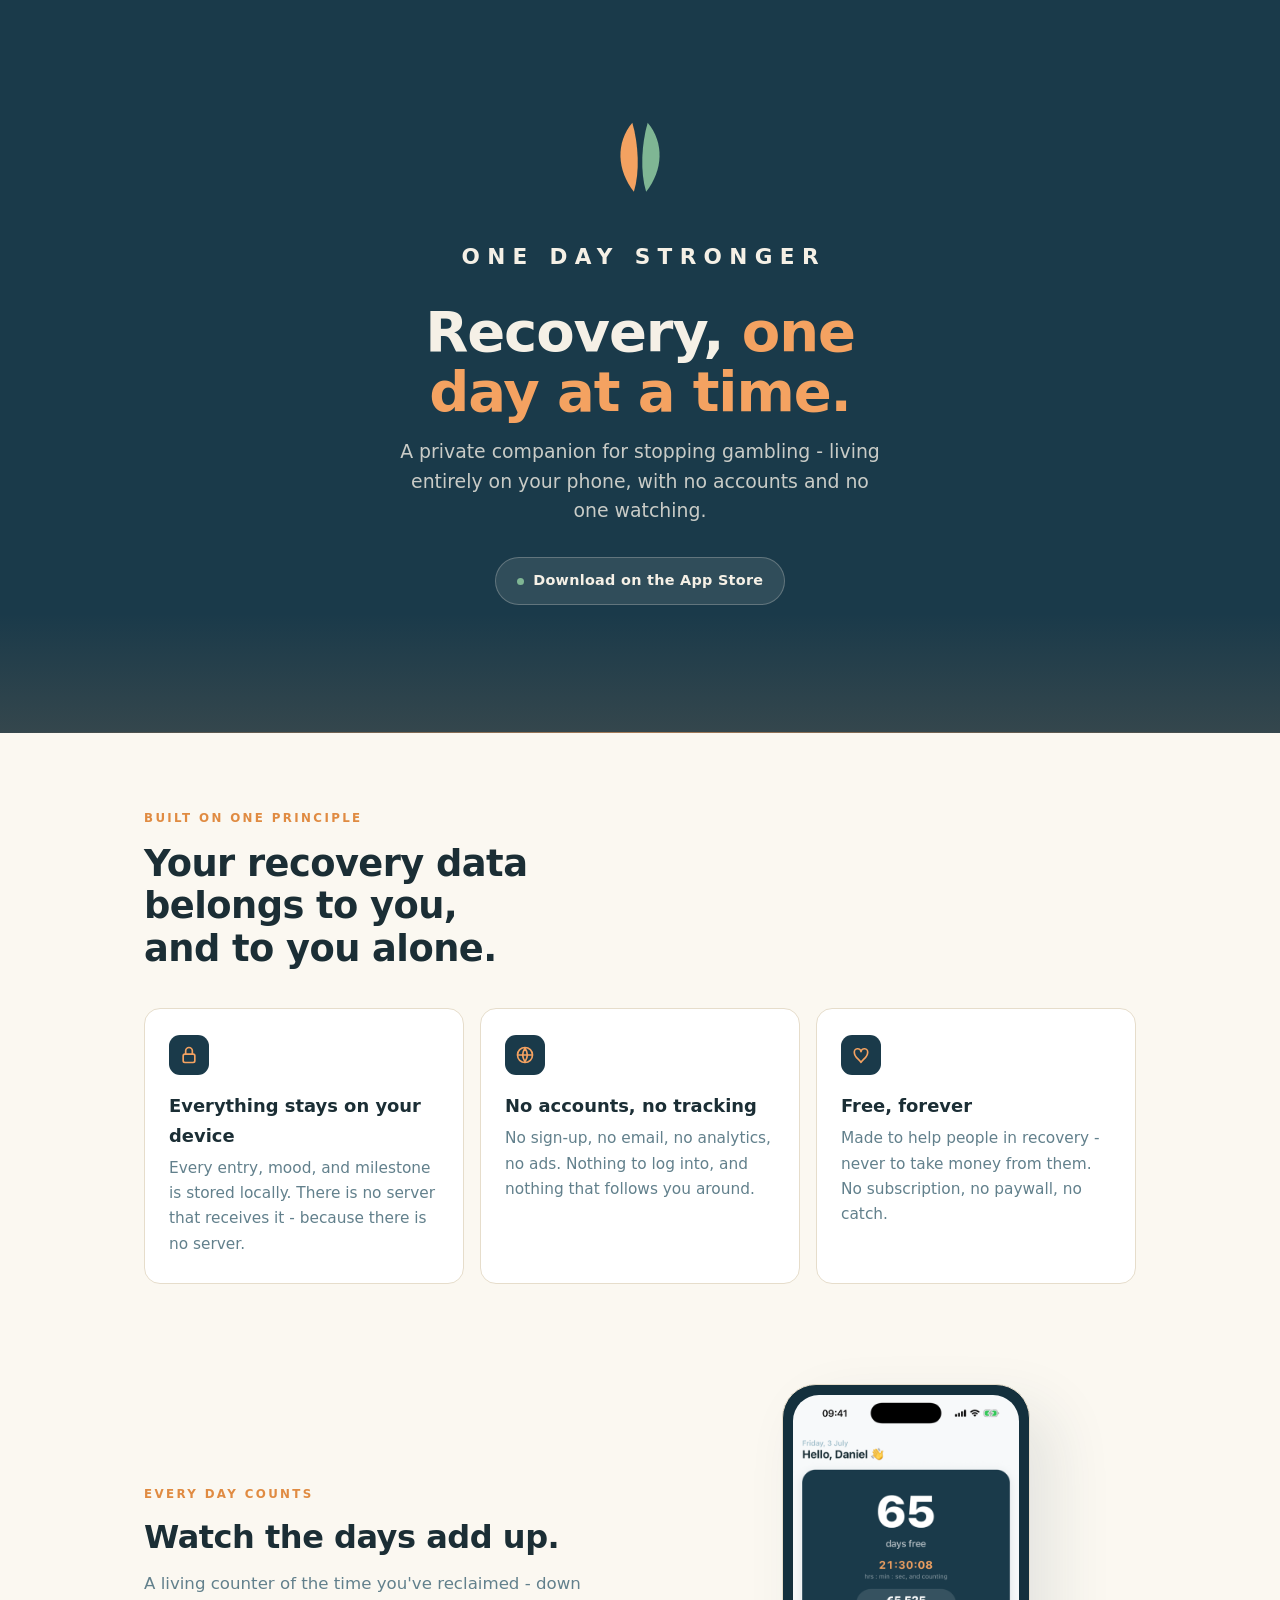
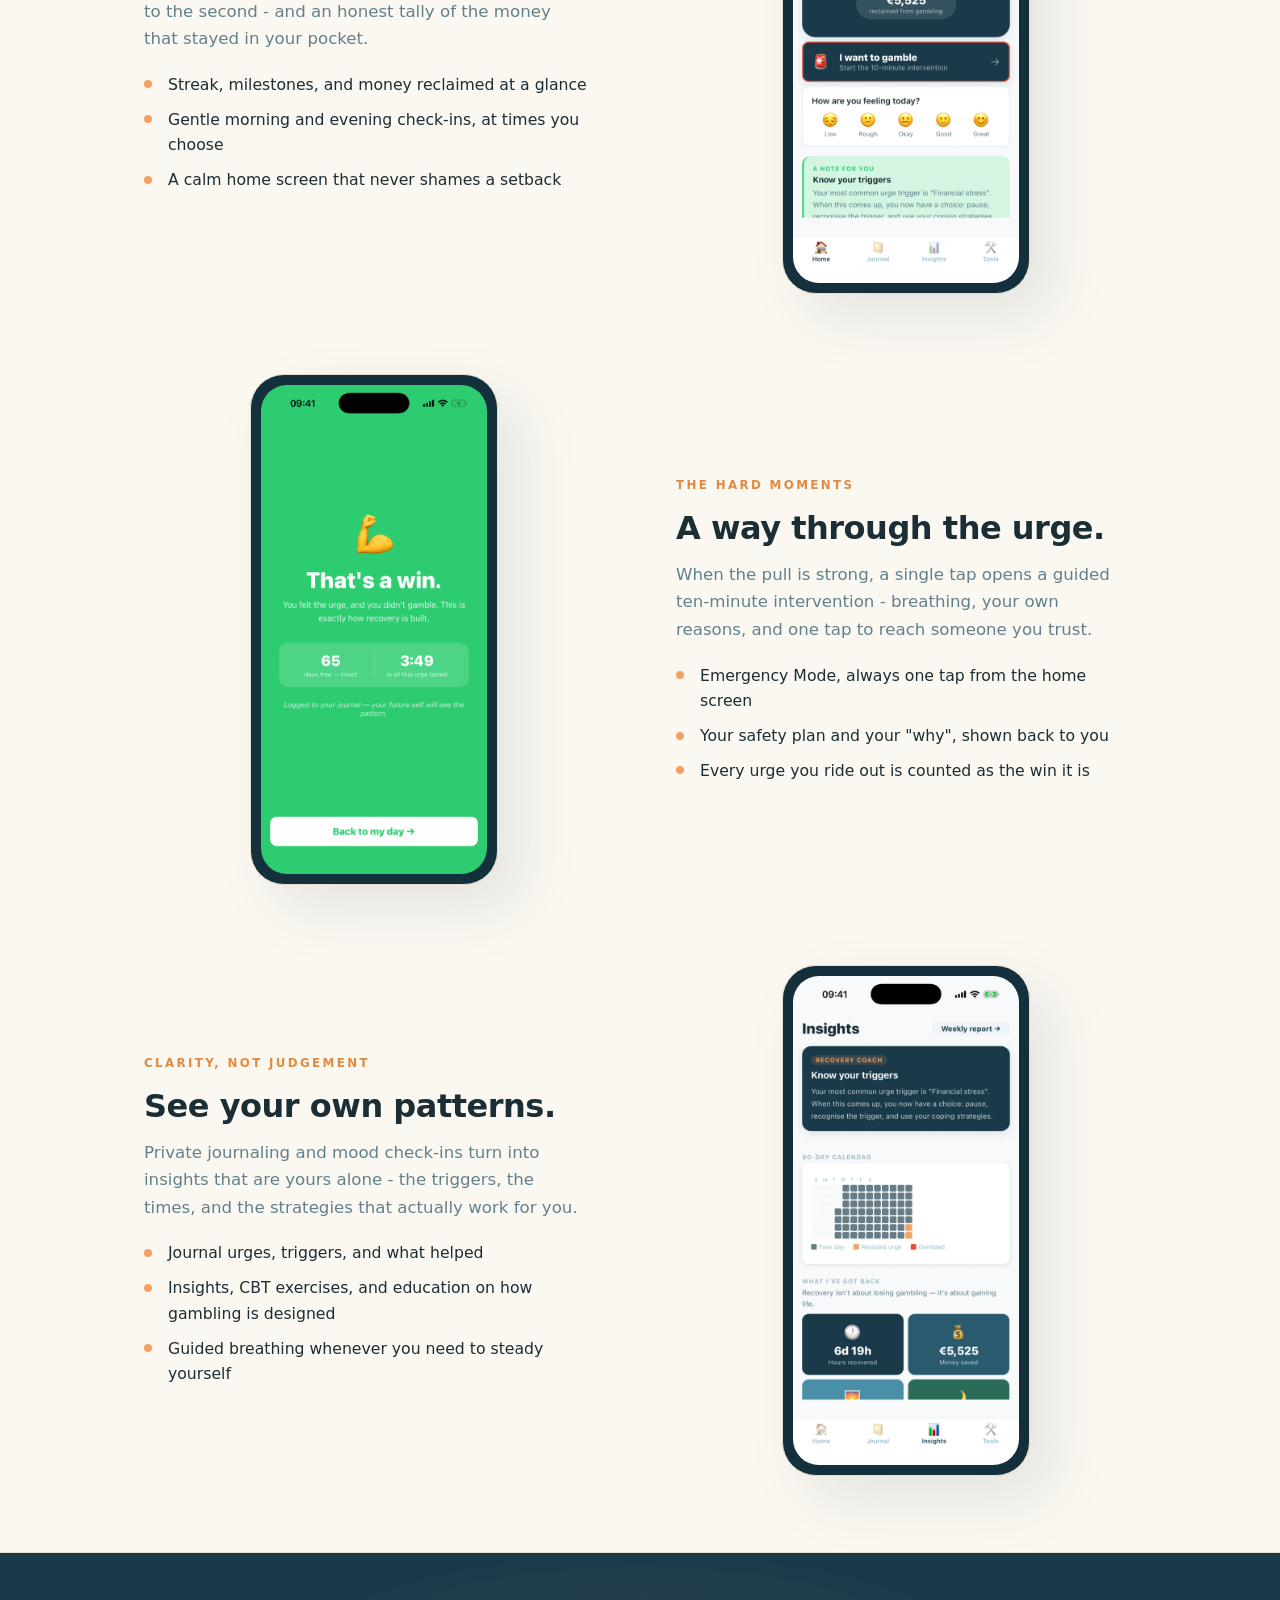
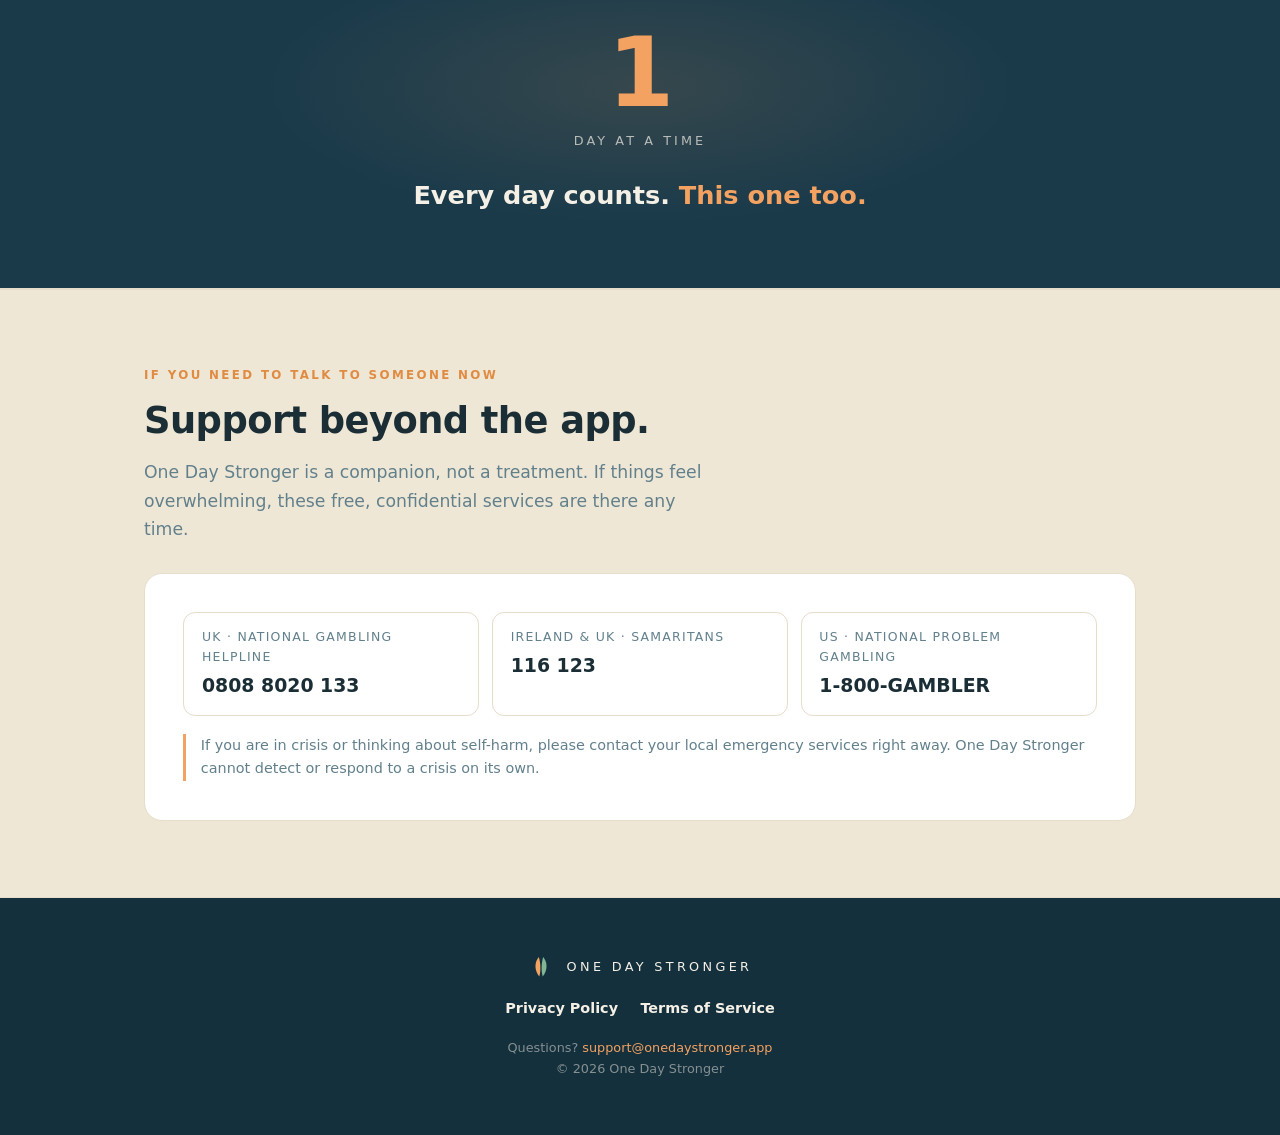
==== commit 856d0a19: "Link the live App Store listing from the hero CTA Co-Authored-By: Claude Opus 4.8 <noreply@anthropic" ====
--- a/index.html
+++ b/index.html
@@ -18,8 +18,7 @@
   <div class="wm">One Day Stronger</div>
   <h1>Recovery, <em>one day at a time.</em></h1>
   <p class="sub">A private companion for stopping gambling - living entirely on your phone, with no accounts and no one watching.</p>
-  <!-- Replace with the App Store badge/link once the app is live -->
-  <span class="cta"><span class="dot"></span>Coming soon to the App&nbsp;Store</span>
+  <a class="cta" href="https://apps.apple.com/app/id6788428609"><span class="dot"></span>Download on the App&nbsp;Store</a>
 </header>
 
 <!-- PROMISE -->
--- a/style.css
+++ b/style.css
@@ -131,7 +131,9 @@
   background: rgba(245,240,230,.1); border: 1px solid rgba(245,240,230,.25);
   color: var(--cream); padding: .7rem 1.3rem; border-radius: 999px;
   font-size: .9rem; font-weight: 600; letter-spacing: .02em;
-}
+  text-decoration: none; transition: background .15s ease, border-color .15s ease;
+}
+.cta:hover { background: rgba(244,162,97,.16); border-color: rgba(244,162,97,.5); }
 .cta .dot { width: 7px; height: 7px; border-radius: 50%; background: var(--sage); flex: none; }
 
 /* section scaffolding */
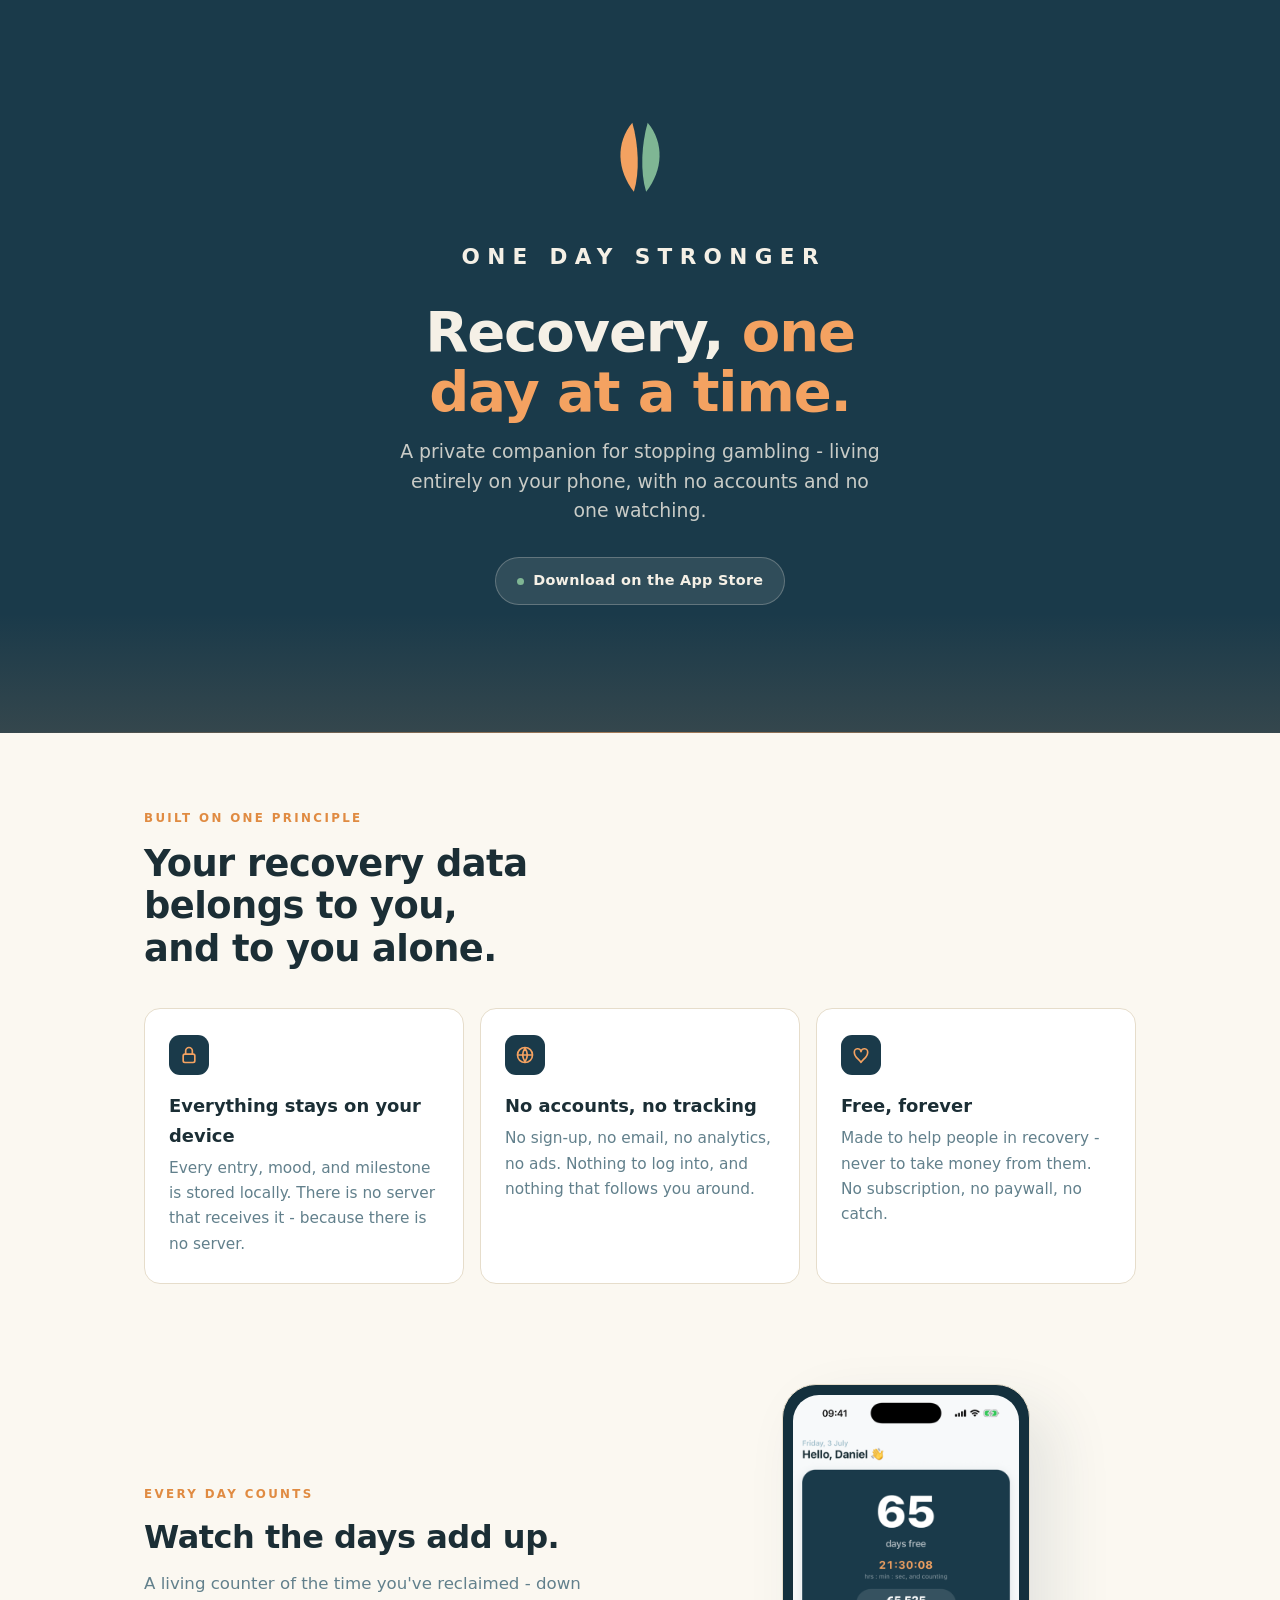
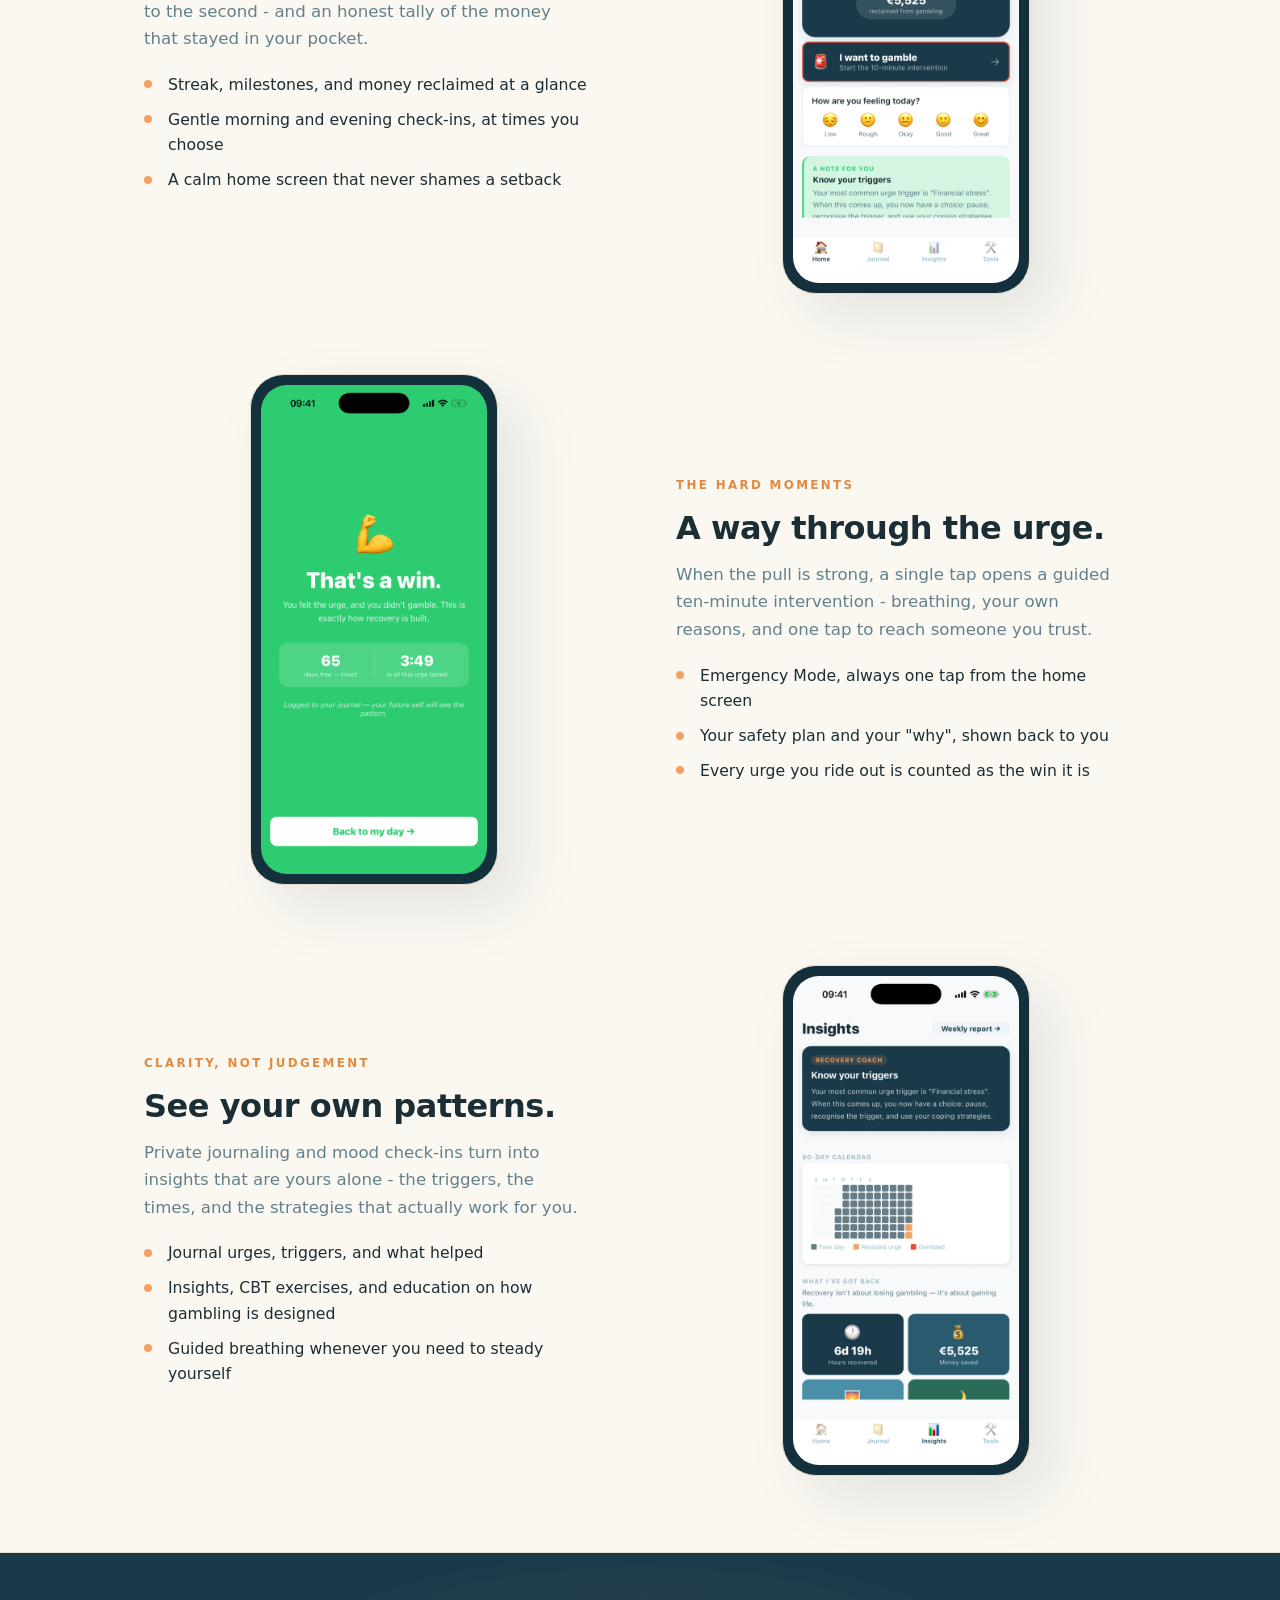
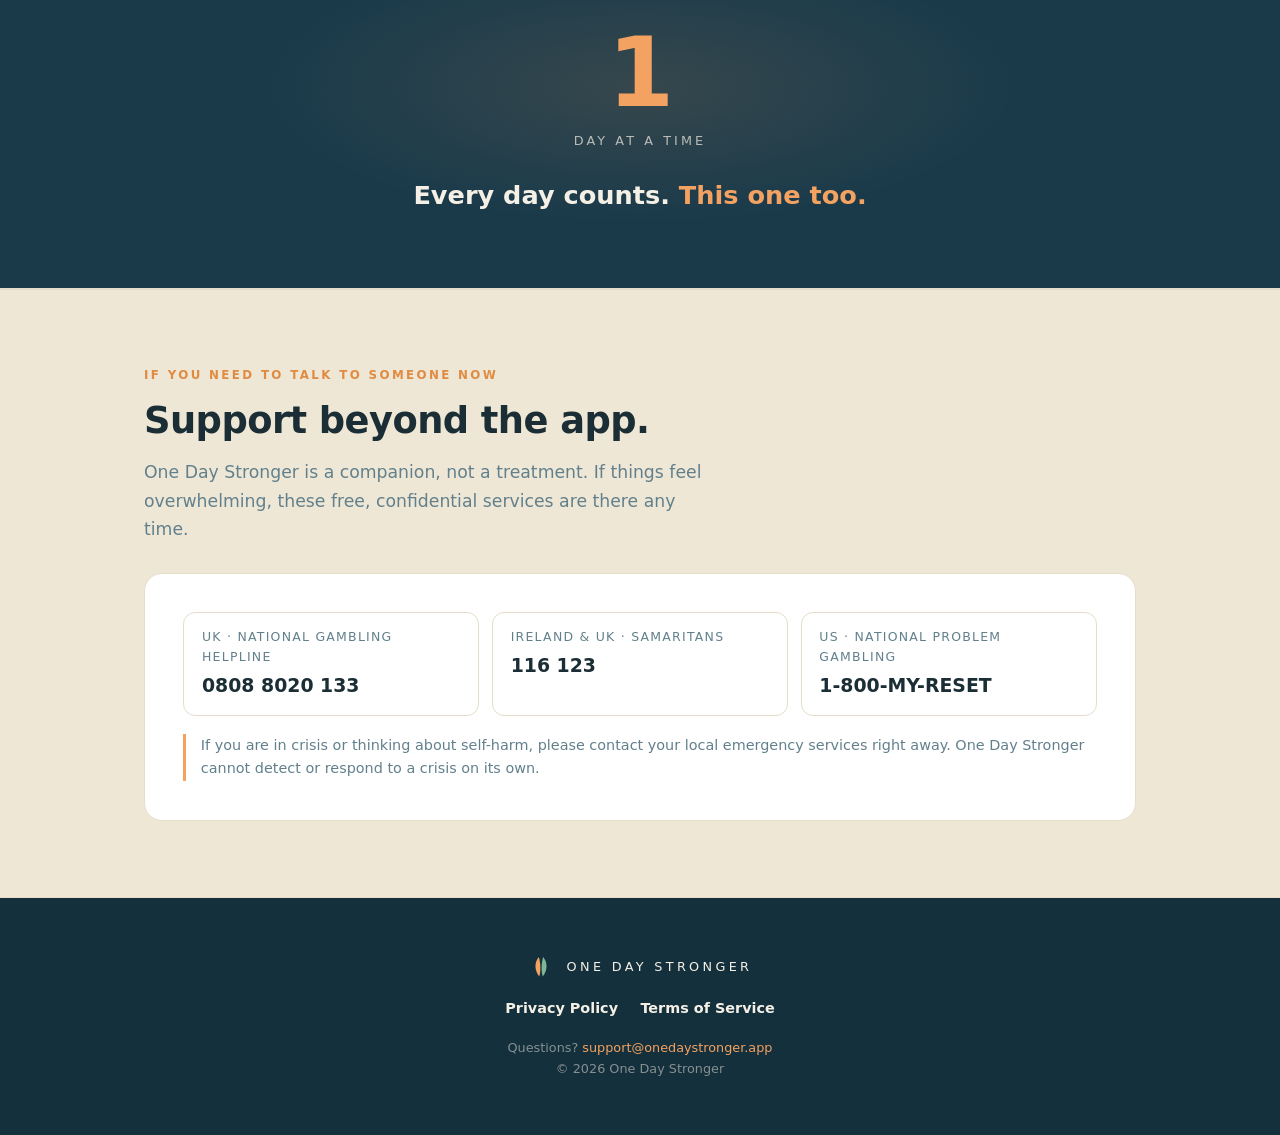
==== commit eb8fdedd: "Update US helpline to 1-800-MY-RESET (NCPG rebrand) Co-Authored-By: Claude Opus 4.8 <noreply@anthrop" ====
--- a/index.html
+++ b/index.html
@@ -114,7 +114,7 @@
       <div class="help-row">
         <div class="help"><div class="name">UK · National Gambling Helpline</div><div class="num">0808 8020 133</div></div>
         <div class="help"><div class="name">Ireland &amp; UK · Samaritans</div><div class="num">116 123</div></div>
-        <div class="help"><div class="name">US · National Problem Gambling</div><div class="num">1-800-GAMBLER</div></div>
+        <div class="help"><div class="name">US · National Problem Gambling</div><div class="num">1-800-MY-RESET</div></div>
       </div>
       <p class="disclaimer">If you are in crisis or thinking about self-harm, please contact your local emergency services right away. One Day Stronger cannot detect or respond to a crisis on its own.</p>
     </div>
